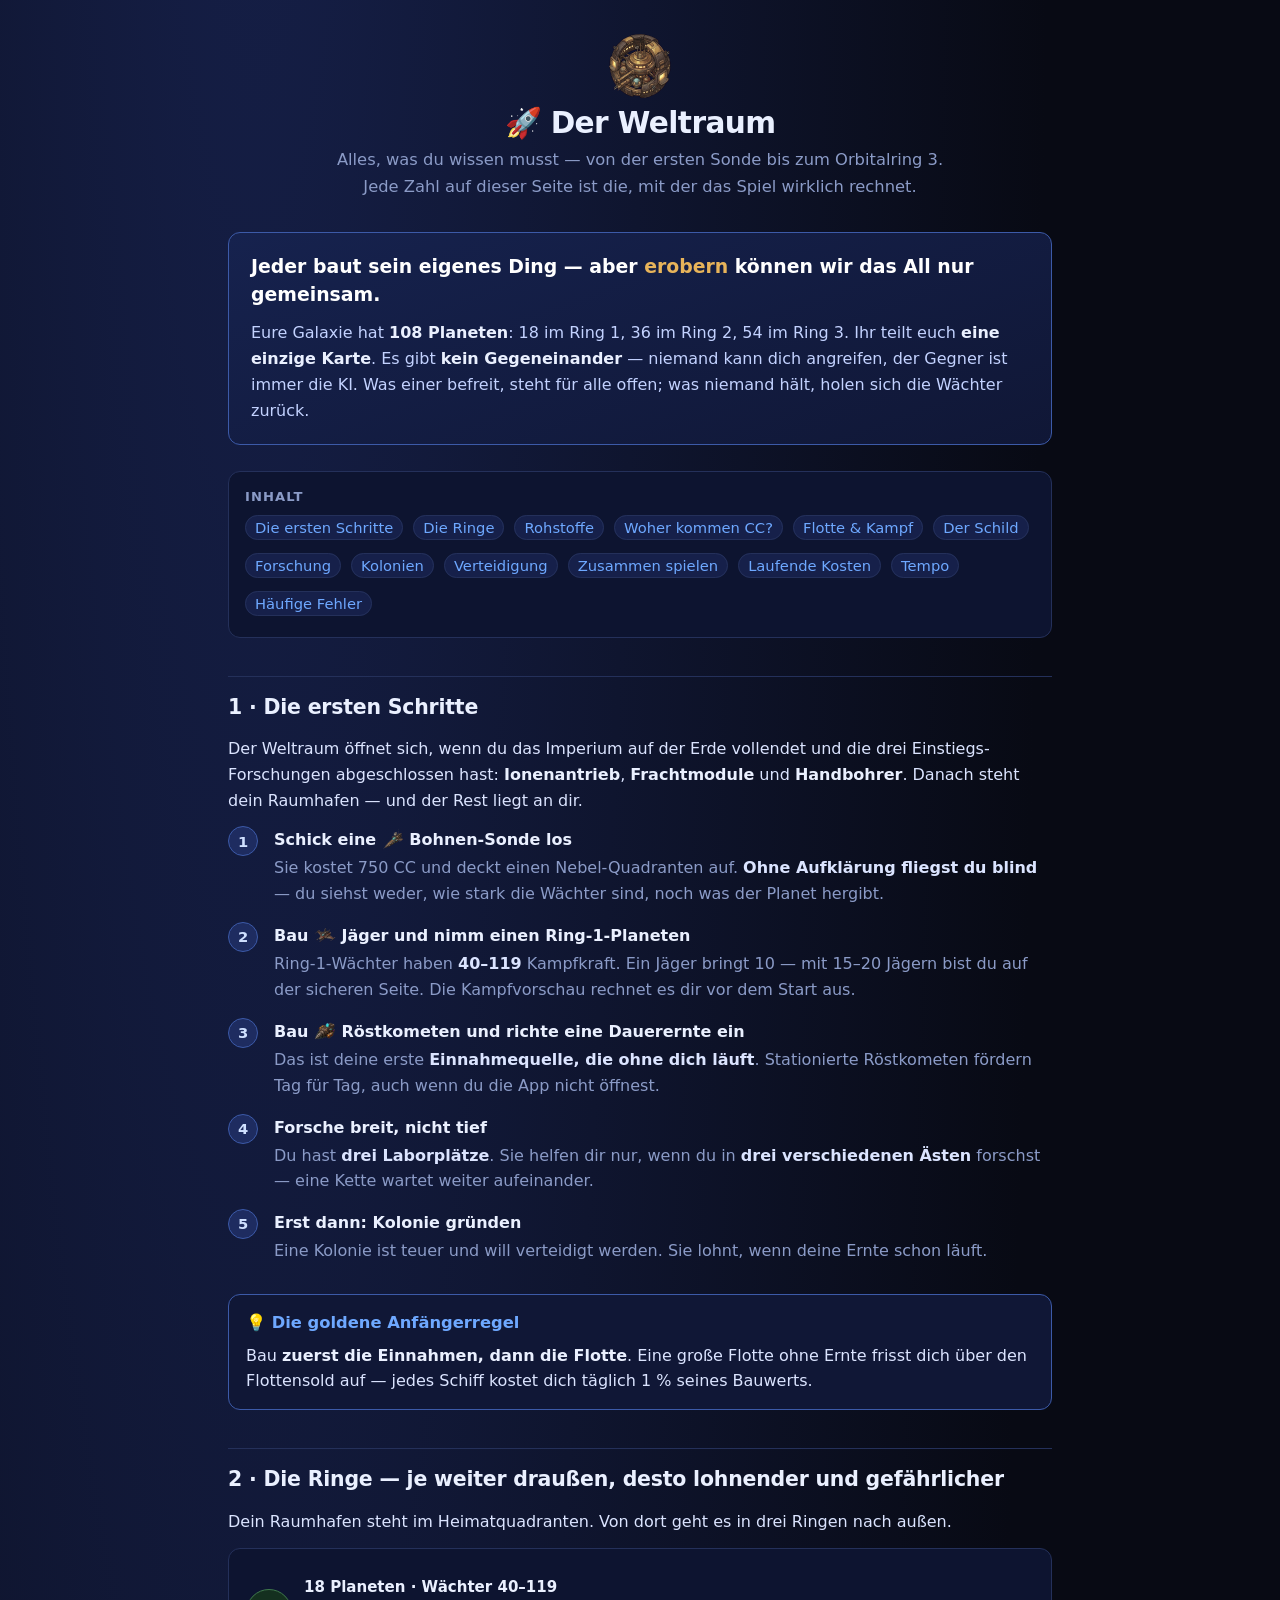
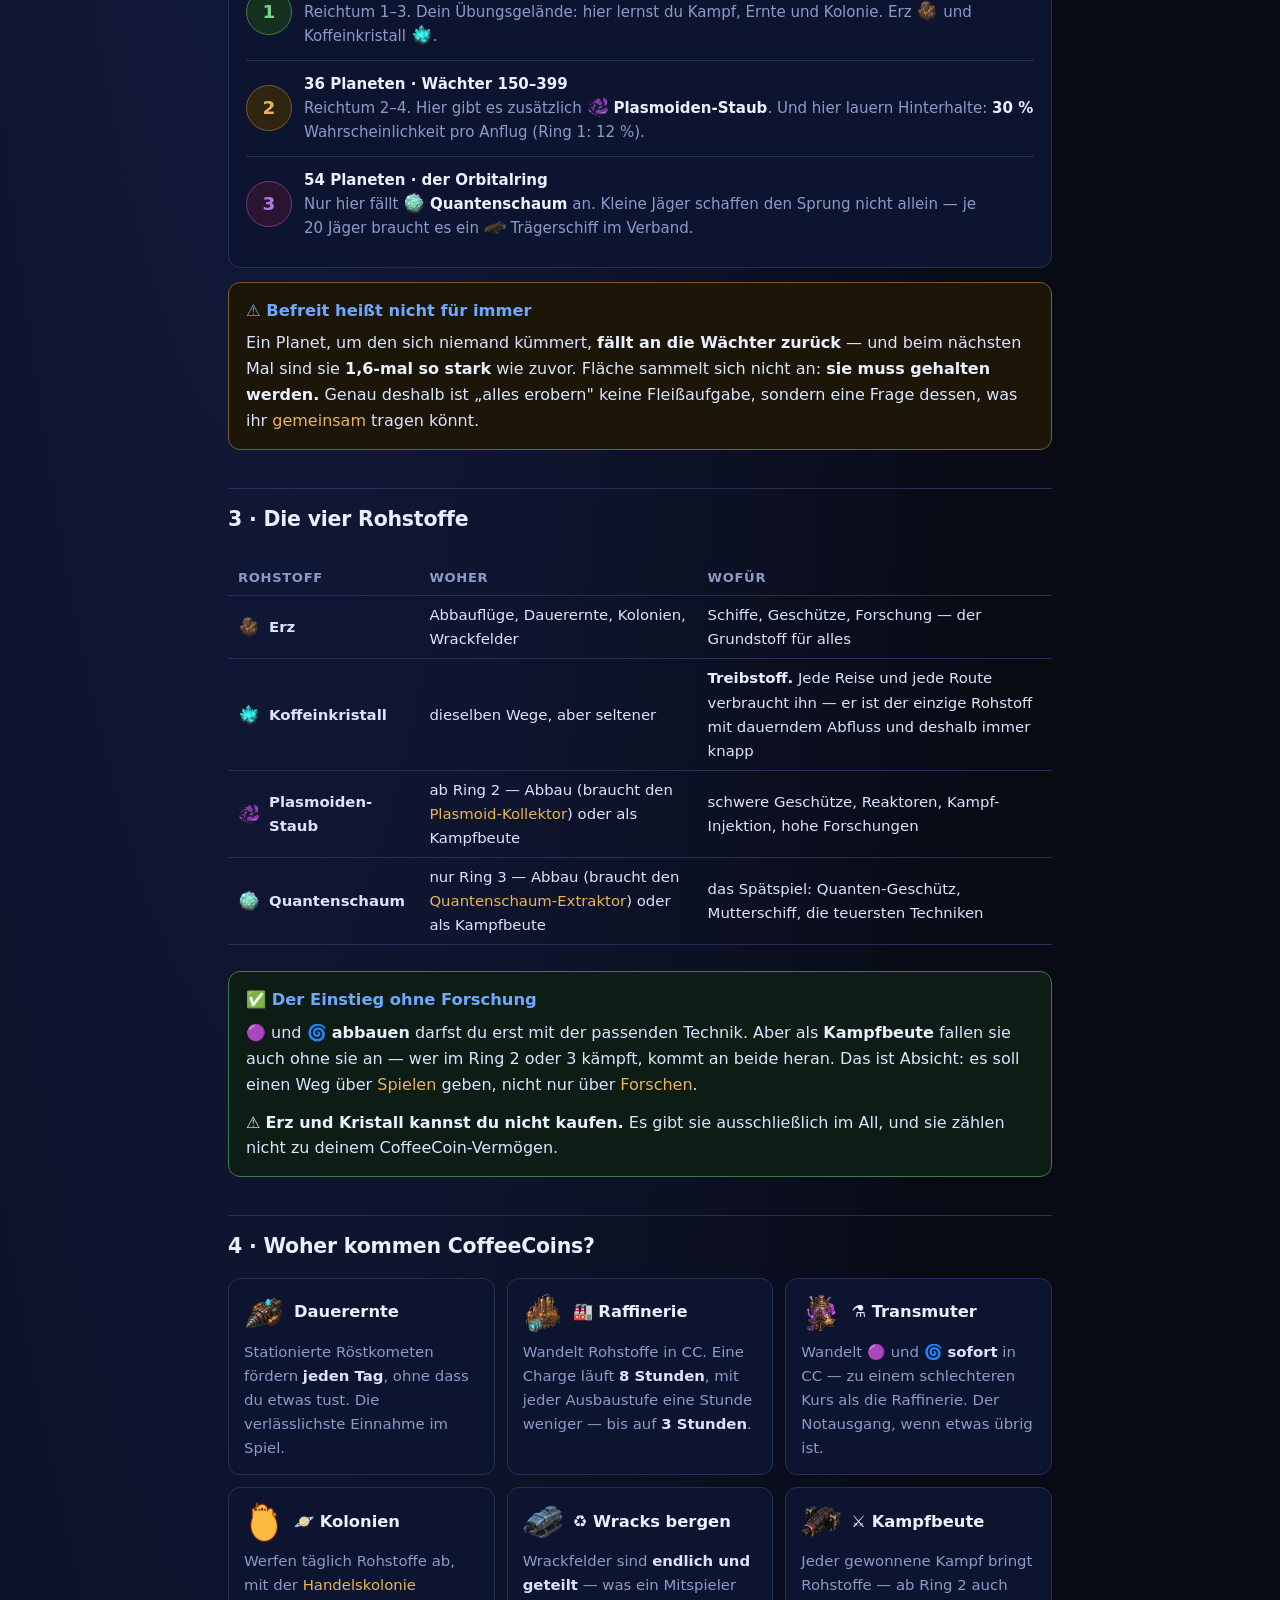
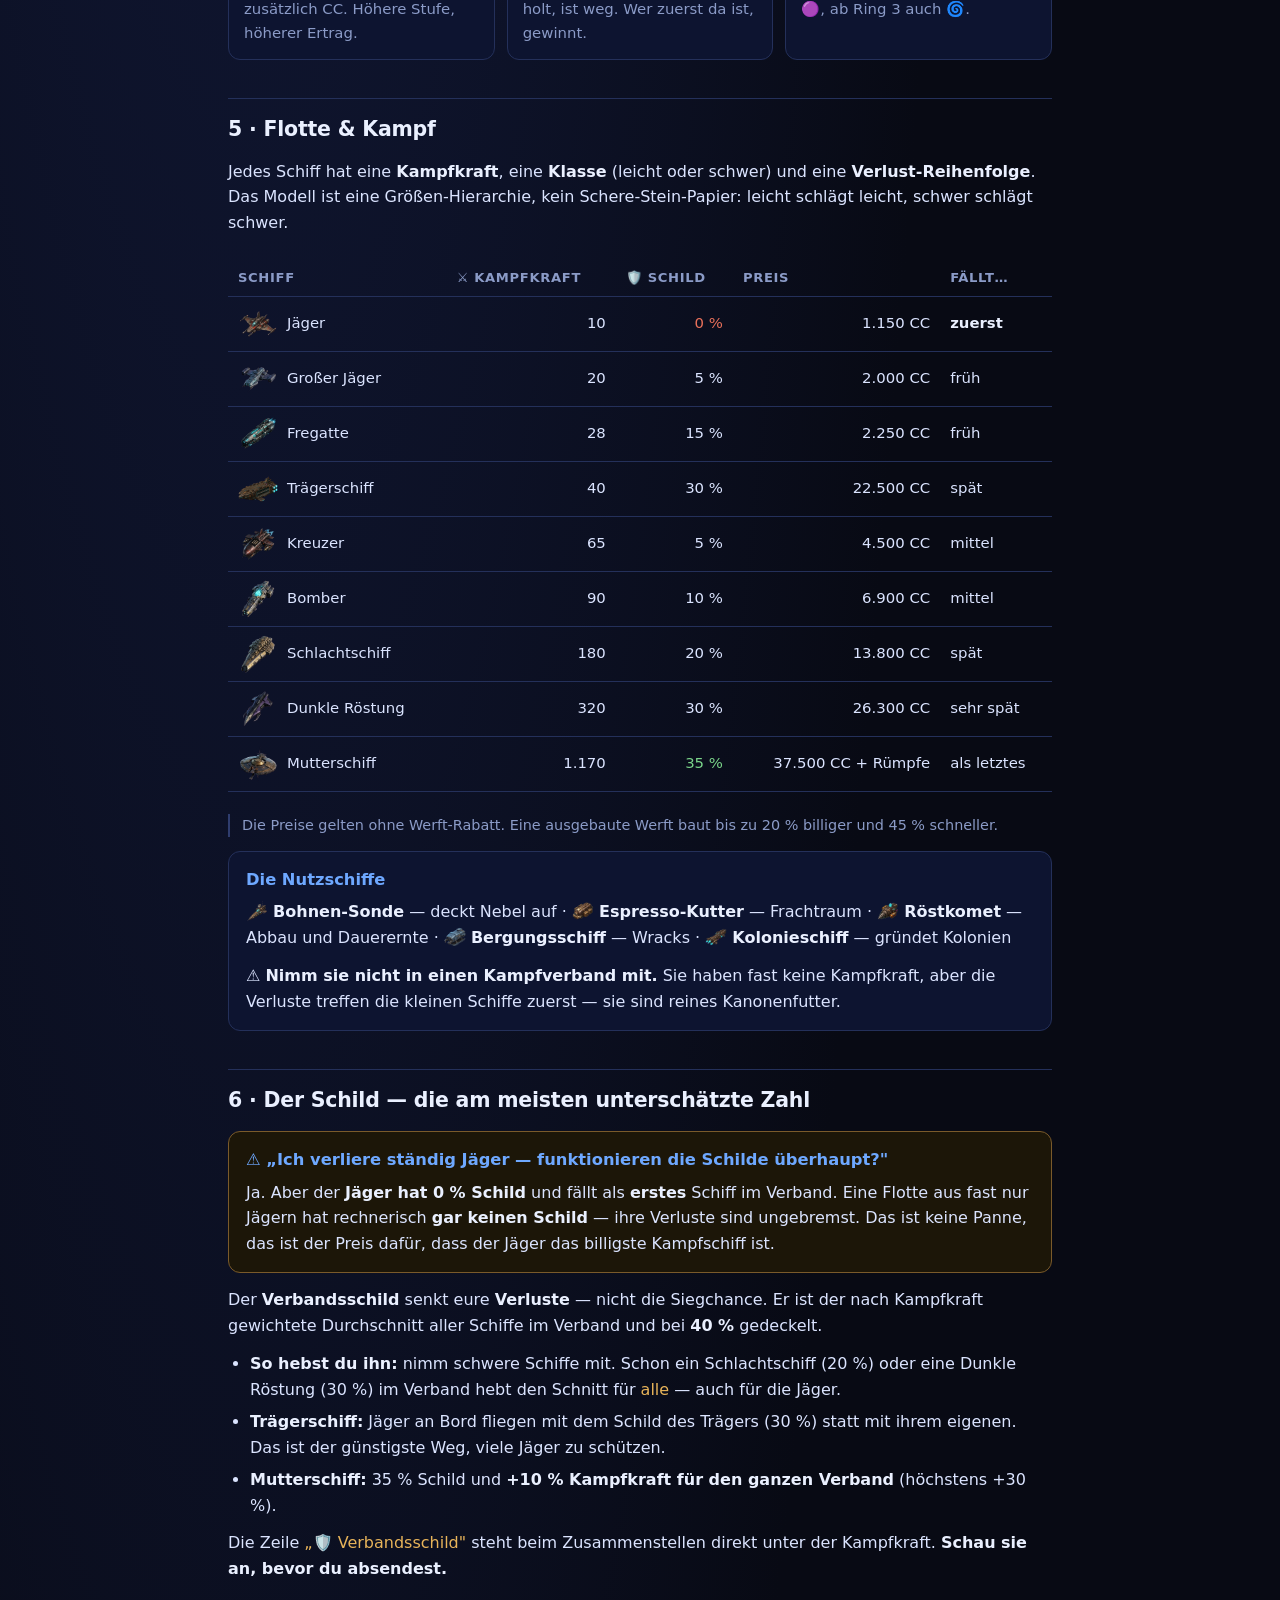
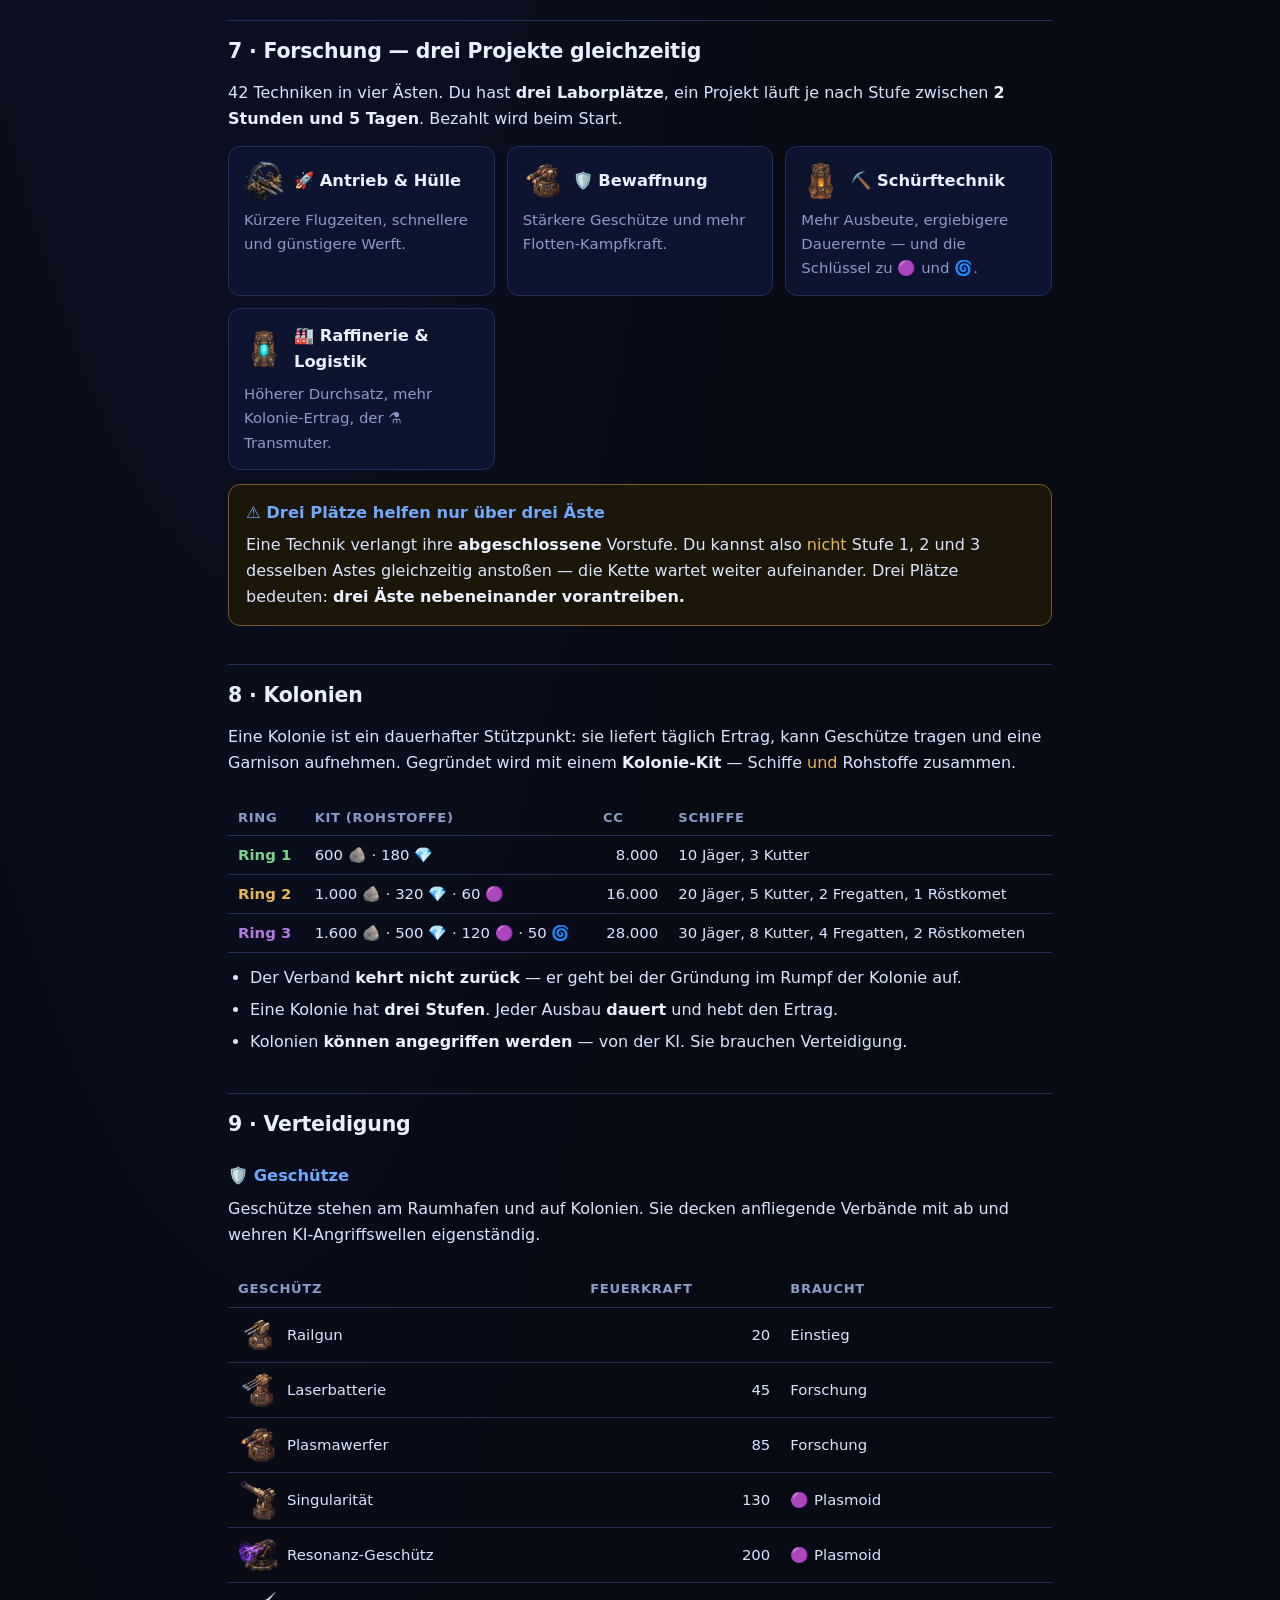
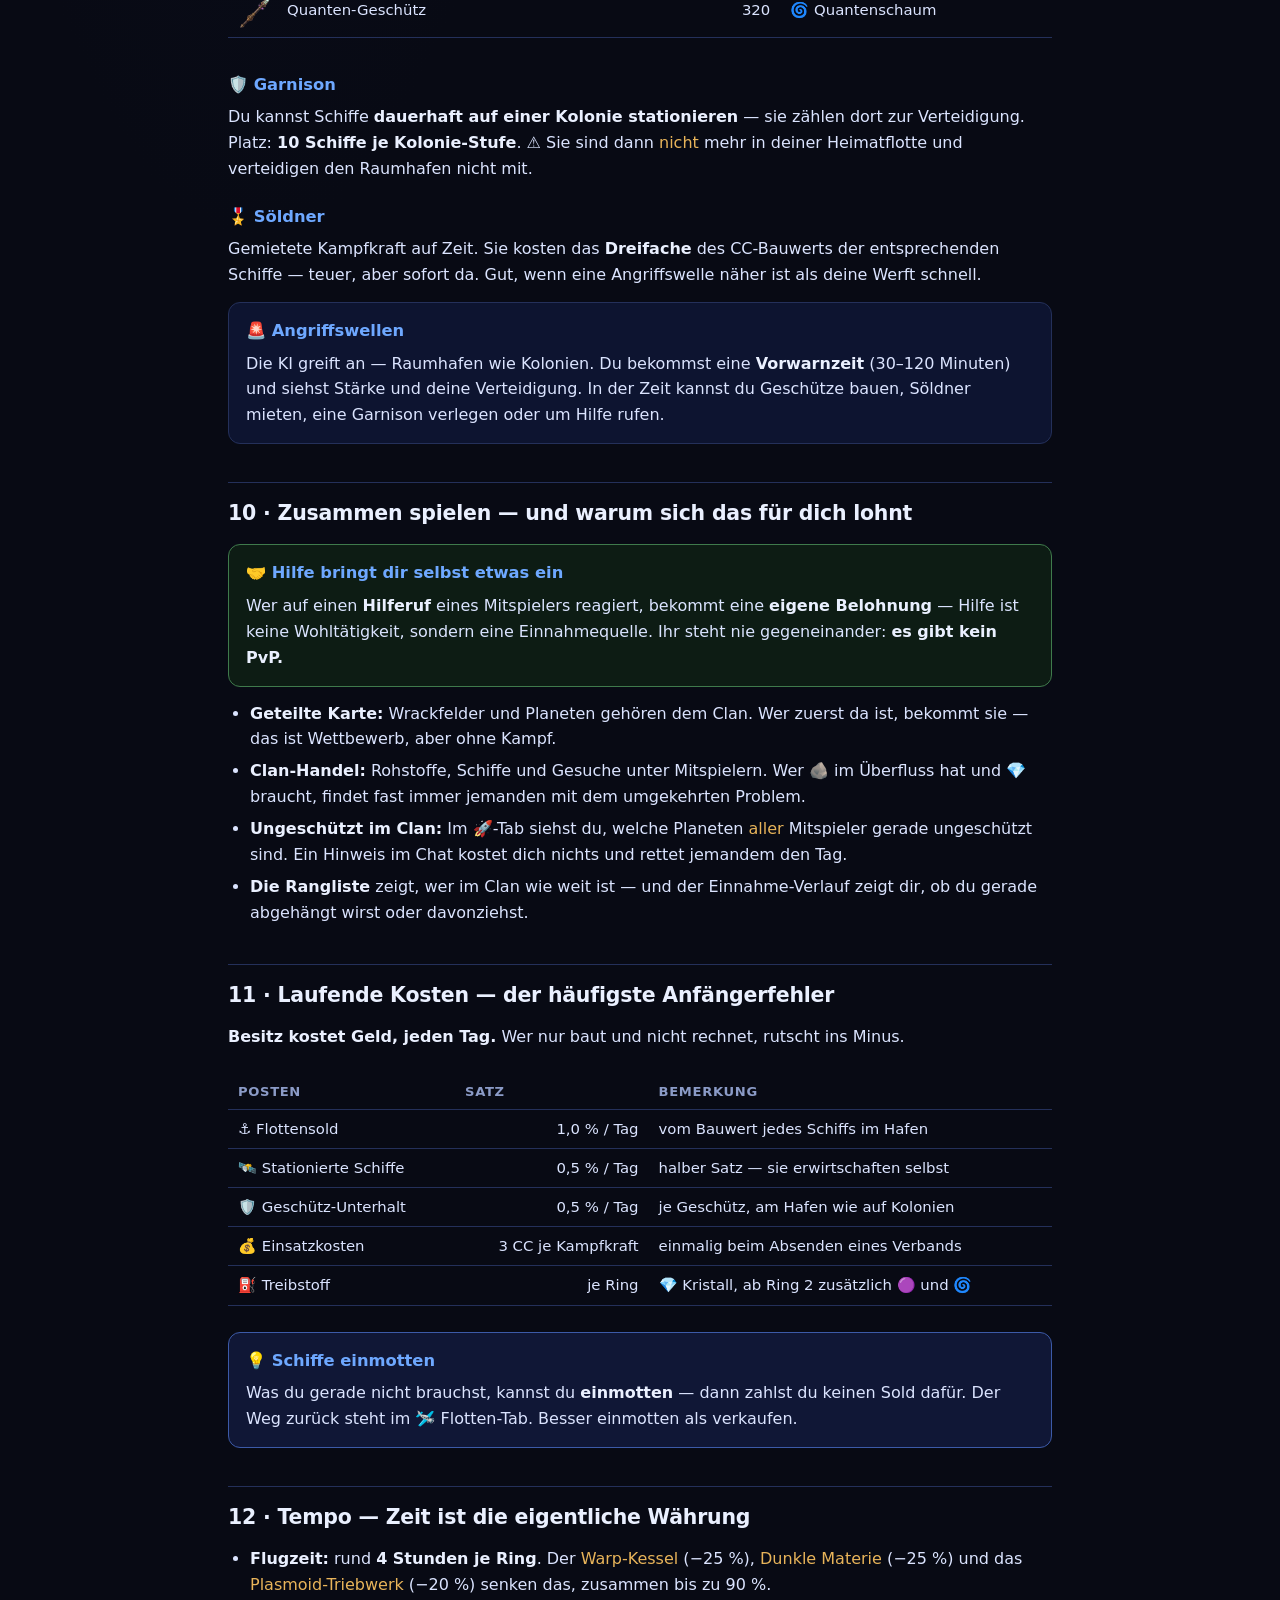
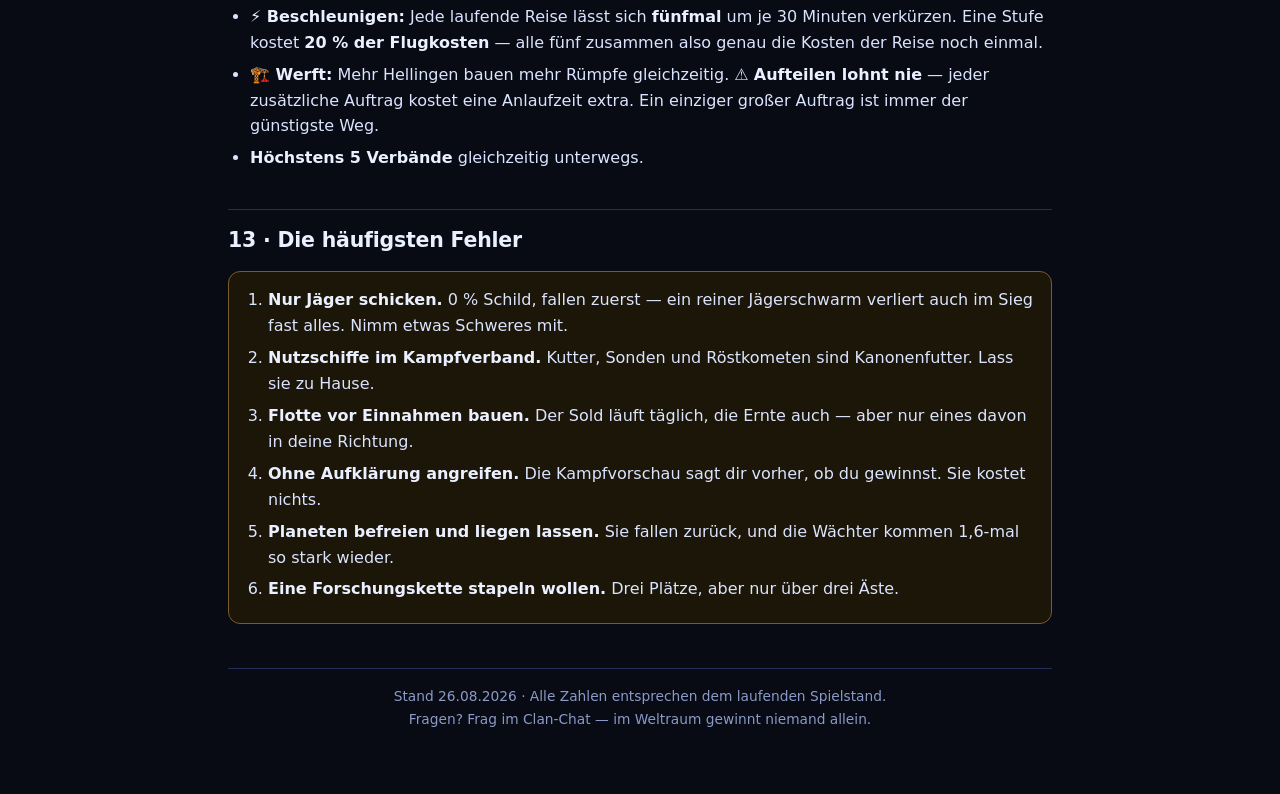
==== app/weltraum_regeln.html @ d40df5b3 "Add files via upload" ====
<!DOCTYPE html>
<html lang="de">
<head>
<meta charset="utf-8">
<meta name="viewport" content="width=device-width, initial-scale=1">
<title>🚀 Weltraum — Handbuch</title>
<!--
  Handbuch zum Weltraum-Endgame. Eigenständige Seite, bewusst OHNE Abhängigkeit zu
  style.css/weltraum.css: sie wird auch aus einem Popup und aus dem Chat heraus geöffnet
  und muss auch dann vollständig aussehen, wenn die App gerade nicht geladen ist.
  ⚠️ ALLE ZAHLEN HIER SIND SPIEGEL DES CODES (Stand 2026-08-26, nach 27am).
     Ändert sich eine Regel, gehört diese Seite in die Liste der mitzusuchenden Stellen —
     ein Regeltext, der beim Ändern der Regel nicht mitgesucht wird, altert still weiter
     (die 27u-Lehre, dort stand ein Satz drei Regeländerungen lang falsch).
     Quellen: js/weltraum.js (SPACE_SHIPS, SPACE_TECH, WR_*), migration 26u/27ac/27ai/27ak.
-->
<style>
:root{
  --bg:#080a14; --bg2:#0d1430; --bg3:#111a3c;
  --line:#24305a; --line2:#2f3d6e;
  --text:#dbe4ff; --sub:#8b9bc7; --head:#eaf0ff;
  --blue:#6ea8ff; --green:#7ad48a; --amber:#e8b45a; --red:#e8705a; --violet:#b07ae0;
  --radius:12px;
}
*,*::before,*::after{box-sizing:border-box;margin:0;padding:0}
body{
  background:radial-gradient(ellipse at 20% -10%,#16204a 0%,#080a14 55%) no-repeat,#080a14;
  color:var(--text);font-family:'Inter',system-ui,-apple-system,'Segoe UI',sans-serif;
  font-size:16px;line-height:1.62;padding:0 0 64px;-webkit-text-size-adjust:100%;
}
.wrap{max-width:860px;margin:0 auto;padding:0 18px}
h1{font-size:1.85rem;line-height:1.2;color:var(--head);margin:0 0 6px;letter-spacing:-.02em}
h2{font-size:1.28rem;color:var(--head);margin:38px 0 12px;padding-top:14px;border-top:1px solid var(--line);letter-spacing:-.01em}
h3{font-size:1.02rem;color:var(--blue);margin:22px 0 6px}
p{margin:0 0 12px}
ul,ol{margin:0 0 12px 22px}
li{margin:0 0 6px}
strong{color:var(--head)}
em{font-style:normal;color:var(--amber)}
code{background:#141d40;border:1px solid var(--line);border-radius:5px;padding:1px 5px;font-size:.88em}

header{padding:34px 0 8px;text-align:center}
.lead{color:var(--sub);font-size:1.02rem;max-width:620px;margin:0 auto}

.ziel{
  margin:24px 0 8px;padding:20px 22px;border-radius:var(--radius);
  border:1px solid #3c5aa8;background:linear-gradient(160deg,#16224e,#101736);
}
.ziel .satz{font-size:1.18rem;line-height:1.45;color:#fff;font-weight:600}
.ziel p:last-child{margin-bottom:0}

nav.toc{margin:26px 0 8px;padding:14px 16px;border:1px solid var(--line);border-radius:var(--radius);background:var(--bg2)}
nav.toc b{display:block;color:var(--sub);font-size:.82rem;text-transform:uppercase;letter-spacing:.08em;margin-bottom:8px}
nav.toc ol{margin:0;padding:0;list-style:none;display:flex;flex-wrap:wrap;gap:6px 10px}
nav.toc a{color:var(--blue);text-decoration:none;font-size:.92rem;padding:3px 9px;border-radius:20px;background:#16204a;border:1px solid var(--line)}
nav.toc a:hover{background:#1e2c60;color:#fff}

.card{margin:14px 0;padding:15px 17px;border:1px solid var(--line);border-radius:var(--radius);background:var(--bg2)}
.card.warn{border-color:#7a5a2a;background:#1c1608}
.card.good{border-color:#3f7a4c;background:#0d1c14}
.card.tip{border-color:#3c5aa8;background:#101736}
.card h3{margin-top:0}
.card p:last-child,.card ul:last-child{margin-bottom:0}

table{width:100%;border-collapse:collapse;margin:12px 0;font-size:.93rem}
.scroll{overflow-x:auto;-webkit-overflow-scrolling:touch}
th,td{padding:7px 10px;border-bottom:1px solid var(--line);text-align:left;vertical-align:middle}
th{color:var(--sub);font-weight:600;font-size:.82rem;text-transform:uppercase;letter-spacing:.05em;white-space:nowrap}
td.n{text-align:right;white-space:nowrap;font-variant-numeric:tabular-nums}
tbody tr:hover{background:#111a3c}

img.ic{width:22px;height:22px;object-fit:contain;vertical-align:-5px}
img.sh{width:40px;height:40px;object-fit:contain;vertical-align:middle}
img.big{width:64px;height:64px;object-fit:contain}
.namecell{display:flex;align-items:center;gap:9px}

.grid{display:grid;grid-template-columns:repeat(auto-fit,minmax(230px,1fr));gap:12px;margin:14px 0}
.tile{padding:14px 15px;border:1px solid var(--line);border-radius:var(--radius);background:var(--bg2)}
.tile .top{display:flex;align-items:center;gap:10px;margin-bottom:7px}
.tile .top b{color:var(--head);font-size:1.02rem}
.tile p{font-size:.93rem;color:var(--sub);margin:0}
.tile p strong{color:var(--text)}

.steps{counter-reset:s;list-style:none;margin:14px 0 0;padding:0}
.steps li{counter-increment:s;position:relative;padding:0 0 16px 46px;margin:0}
.steps li::before{
  content:counter(s);position:absolute;left:0;top:-1px;width:30px;height:30px;border-radius:50%;
  background:#1e2c60;border:1px solid #3c5aa8;color:#cfe0ff;font-weight:700;font-size:.92rem;
  display:flex;align-items:center;justify-content:center;
}
.steps li b{color:var(--head);display:block;margin-bottom:2px}
.steps li{color:var(--sub)}
.steps li strong{color:var(--text)}

.ring{display:flex;align-items:center;gap:12px;padding:11px 0;border-bottom:1px solid var(--line)}
.ring:last-child{border-bottom:none}
.ring .no{flex:0 0 46px;height:46px;border-radius:50%;display:flex;align-items:center;justify-content:center;font-weight:700;font-size:1.15rem}
.r1 .no{background:#14301f;border:1px solid #3f7a4c;color:var(--green)}
.r2 .no{background:#2e2410;border:1px solid #7a5a2a;color:var(--amber)}
.r3 .no{background:#2a1430;border:1px solid #6b3a8a;color:var(--violet)}
.ring div:last-child{font-size:.94rem;color:var(--sub)}
.ring b{color:var(--head)}

.q{color:var(--sub);font-size:.9rem;border-left:2px solid var(--line2);padding-left:12px;margin:10px 0}
footer{margin-top:44px;padding-top:16px;border-top:1px solid var(--line);color:var(--sub);font-size:.86rem;text-align:center}
a{color:var(--blue)}
@media (max-width:600px){
  body{font-size:15px}
  h1{font-size:1.5rem}
  .wrap{padding:0 14px}
  img.sh{width:32px;height:32px}
}
</style>
</head>
<body>
<div class="wrap">

<header>
  <img class="big" src="assets/space/base_3.png" alt="" onerror="this.style.display='none'">
  <h1>🚀 Der Weltraum</h1>
  <p class="lead">Alles, was du wissen musst — von der ersten Sonde bis zum Orbitalring&nbsp;3.
     Jede Zahl auf dieser Seite ist die, mit der das Spiel wirklich rechnet.</p>
</header>

<div class="ziel">
  <p class="satz">Jeder baut sein eigenes Ding — aber <em>erobern</em> können wir das All nur gemeinsam.</p>
  <p style="margin-top:10px;color:#c3d2ff">
    Eure Galaxie hat <strong>108 Planeten</strong>: 18 im Ring&nbsp;1, 36 im Ring&nbsp;2, 54 im Ring&nbsp;3.
    Ihr teilt euch <strong>eine einzige Karte</strong>. Es gibt <strong>kein Gegeneinander</strong> —
    niemand kann dich angreifen, der Gegner ist immer die KI. Was einer befreit, steht für alle offen;
    was niemand hält, holen sich die Wächter zurück.
  </p>
</div>

<nav class="toc">
  <b>Inhalt</b>
  <ol>
    <li><a href="#start">Die ersten Schritte</a></li>
    <li><a href="#ringe">Die Ringe</a></li>
    <li><a href="#rohstoffe">Rohstoffe</a></li>
    <li><a href="#geld">Woher kommen CC?</a></li>
    <li><a href="#flotte">Flotte &amp; Kampf</a></li>
    <li><a href="#schild">Der Schild</a></li>
    <li><a href="#forschung">Forschung</a></li>
    <li><a href="#kolonien">Kolonien</a></li>
    <li><a href="#verteidigung">Verteidigung</a></li>
    <li><a href="#zusammen">Zusammen spielen</a></li>
    <li><a href="#kosten">Laufende Kosten</a></li>
    <li><a href="#tempo">Tempo</a></li>
    <li><a href="#fehler">Häufige Fehler</a></li>
  </ol>
</nav>

<!-- ══════════════════════════════════════════════════════════════════════ -->
<h2 id="start">1 · Die ersten Schritte</h2>

<p>Der Weltraum öffnet sich, wenn du das Imperium auf der Erde vollendet und die drei
Einstiegs-Forschungen abgeschlossen hast: <strong>Ionenantrieb</strong>,
<strong>Frachtmodule</strong> und <strong>Handbohrer</strong>. Danach steht dein
Raumhafen — und der Rest liegt an dir.</p>

<ol class="steps">
  <li><b>Schick eine <img class="ic" src="assets/space/ship_spaeher.png" alt="" onerror="this.remove()"> Bohnen-Sonde los</b>
      Sie kostet 750&nbsp;CC und deckt einen Nebel-Quadranten auf. <strong>Ohne Aufklärung fliegst du blind</strong> —
      du siehst weder, wie stark die Wächter sind, noch was der Planet hergibt.</li>
  <li><b>Bau <img class="ic" src="assets/space/ship_jaeger.png" alt="" onerror="this.remove()"> Jäger und nimm einen Ring‑1‑Planeten</b>
      Ring‑1‑Wächter haben <strong>40–119</strong> Kampfkraft. Ein Jäger bringt 10 —
      mit 15–20&nbsp;Jägern bist du auf der sicheren Seite. Die Kampfvorschau rechnet es dir vor dem Start aus.</li>
  <li><b>Bau <img class="ic" src="assets/space/ship_ernter.png" alt="" onerror="this.remove()"> Röstkometen und richte eine Dauerernte ein</b>
      Das ist deine erste <strong>Einnahmequelle, die ohne dich läuft</strong>. Stationierte Röstkometen
      fördern Tag für Tag, auch wenn du die App nicht öffnest.</li>
  <li><b>Forsche breit, nicht tief</b>
      Du hast <strong>drei Laborplätze</strong>. Sie helfen dir nur, wenn du in
      <strong>drei verschiedenen Ästen</strong> forschst — eine Kette wartet weiter aufeinander.</li>
  <li><b>Erst dann: Kolonie gründen</b>
      Eine Kolonie ist teuer und will verteidigt werden. Sie lohnt, wenn deine Ernte schon läuft.</li>
</ol>

<div class="card tip">
  <h3>💡 Die goldene Anfängerregel</h3>
  <p>Bau <strong>zuerst die Einnahmen, dann die Flotte</strong>. Eine große Flotte ohne Ernte
  frisst dich über den Flottensold auf — jedes Schiff kostet dich täglich 1&nbsp;% seines Bauwerts.</p>
</div>

<!-- ══════════════════════════════════════════════════════════════════════ -->
<h2 id="ringe">2 · Die Ringe — je weiter draußen, desto lohnender und gefährlicher</h2>

<p>Dein Raumhafen steht im Heimatquadranten. Von dort geht es in drei Ringen nach außen.</p>

<div class="card">
  <div class="ring r1">
    <div class="no">1</div>
    <div><b>18 Planeten · Wächter 40–119</b><br>
      Reichtum 1–3. Dein Übungsgelände: hier lernst du Kampf, Ernte und Kolonie.
      Erz <img class="ic" src="assets/space/res_erz.png" alt="" onerror="this.remove()"> und
      Koffeinkristall <img class="ic" src="assets/space/res_kristall.png" alt="" onerror="this.remove()">.</div>
  </div>
  <div class="ring r2">
    <div class="no">2</div>
    <div><b>36 Planeten · Wächter 150–399</b><br>
      Reichtum 2–4. Hier gibt es zusätzlich <img class="ic" src="assets/space/res_plasmoid.png" alt="" onerror="this.remove()">
      <strong>Plasmoiden-Staub</strong>. Und hier lauern Hinterhalte:
      <strong>30&nbsp;%</strong> Wahrscheinlichkeit pro Anflug (Ring&nbsp;1: 12&nbsp;%).</div>
  </div>
  <div class="ring r3">
    <div class="no">3</div>
    <div><b>54 Planeten · der Orbitalring</b><br>
      Nur hier fällt <img class="ic" src="assets/space/res_quantum.png" alt="" onerror="this.remove()">
      <strong>Quantenschaum</strong> an. Kleine Jäger schaffen den Sprung nicht allein —
      je 20&nbsp;Jäger braucht es ein <img class="ic" src="assets/space/ship_traeger.png" alt="" onerror="this.remove()">
      Trägerschiff im Verband.</div>
  </div>
</div>

<div class="card warn">
  <h3>⚠️ Befreit heißt nicht für immer</h3>
  <p>Ein Planet, um den sich niemand kümmert, <strong>fällt an die Wächter zurück</strong> —
  und beim nächsten Mal sind sie <strong>1,6-mal so stark</strong> wie zuvor. Fläche sammelt sich
  nicht an: <strong>sie muss gehalten werden.</strong> Genau deshalb ist „alles erobern" keine
  Fleißaufgabe, sondern eine Frage dessen, was ihr <em>gemeinsam</em> tragen könnt.</p>
</div>

<!-- ══════════════════════════════════════════════════════════════════════ -->
<h2 id="rohstoffe">3 · Die vier Rohstoffe</h2>

<div class="scroll">
<table>
  <thead><tr><th>Rohstoff</th><th>Woher</th><th>Wofür</th></tr></thead>
  <tbody>
    <tr>
      <td><div class="namecell"><img class="ic" src="assets/space/res_erz.png" alt="" onerror="this.remove()"><b>Erz</b></div></td>
      <td>Abbauflüge, Dauerernte, Kolonien, Wrackfelder</td>
      <td>Schiffe, Geschütze, Forschung — der Grundstoff für alles</td>
    </tr>
    <tr>
      <td><div class="namecell"><img class="ic" src="assets/space/res_kristall.png" alt="" onerror="this.remove()"><b>Koffeinkristall</b></div></td>
      <td>dieselben Wege, aber seltener</td>
      <td><strong>Treibstoff.</strong> Jede Reise und jede Route verbraucht ihn — er ist der einzige
          Rohstoff mit dauerndem Abfluss und deshalb immer knapp</td>
    </tr>
    <tr>
      <td><div class="namecell"><img class="ic" src="assets/space/res_plasmoid.png" alt="" onerror="this.remove()"><b>Plasmoiden-Staub</b></div></td>
      <td>ab Ring&nbsp;2 — Abbau (braucht den <em>Plasmoid-Kollektor</em>) oder als Kampfbeute</td>
      <td>schwere Geschütze, Reaktoren, Kampf-Injektion, hohe Forschungen</td>
    </tr>
    <tr>
      <td><div class="namecell"><img class="ic" src="assets/space/res_quantum.png" alt="" onerror="this.remove()"><b>Quantenschaum</b></div></td>
      <td>nur Ring&nbsp;3 — Abbau (braucht den <em>Quantenschaum-Extraktor</em>) oder als Kampfbeute</td>
      <td>das Spätspiel: Quanten-Geschütz, Mutterschiff, die teuersten Techniken</td>
    </tr>
  </tbody>
</table>
</div>

<div class="card good">
  <h3>✅ Der Einstieg ohne Forschung</h3>
  <p>🟣 und 🌀 <strong>abbauen</strong> darfst du erst mit der passenden Technik. Aber als
  <strong>Kampfbeute</strong> fallen sie auch ohne sie an — wer im Ring&nbsp;2 oder 3 kämpft, kommt an
  beide heran. Das ist Absicht: es soll einen Weg über <em>Spielen</em> geben, nicht nur über <em>Forschen</em>.</p>
  <p>⚠️ <strong>Erz und Kristall kannst du nicht kaufen.</strong> Es gibt sie ausschließlich im All,
  und sie zählen nicht zu deinem CoffeeCoin-Vermögen.</p>
</div>

<!-- ══════════════════════════════════════════════════════════════════════ -->
<h2 id="geld">4 · Woher kommen CoffeeCoins?</h2>

<div class="grid">
  <div class="tile">
    <div class="top"><img class="sh" src="assets/space/ship_ernter.png" alt="" onerror="this.remove()"><b>Dauerernte</b></div>
    <p>Stationierte Röstkometen fördern <strong>jeden Tag</strong>, ohne dass du etwas tust.
       Die verlässlichste Einnahme im Spiel.</p>
  </div>
  <div class="tile">
    <div class="top"><img class="sh" src="assets/space/base_raffinerie.png" alt="" onerror="this.remove()"><b>🏭 Raffinerie</b></div>
    <p>Wandelt Rohstoffe in CC. Eine Charge läuft <strong>8&nbsp;Stunden</strong>, mit jeder
       Ausbaustufe eine Stunde weniger — bis auf <strong>3&nbsp;Stunden</strong>.</p>
  </div>
  <div class="tile">
    <div class="top"><img class="sh" src="assets/weltraum/wt7_transmuter.png" alt="" onerror="this.remove()"><b>⚗️ Transmuter</b></div>
    <p>Wandelt 🟣 und 🌀 <strong>sofort</strong> in CC — zu einem schlechteren Kurs als die
       Raffinerie. Der Notausgang, wenn etwas übrig ist.</p>
  </div>
  <div class="tile">
    <div class="top"><img class="sh" src="assets/space/ic_colony.png" alt="" onerror="this.remove()"><b>🪐 Kolonien</b></div>
    <p>Werfen täglich Rohstoffe ab, mit der <em>Handelskolonie</em> zusätzlich CC.
       Höhere Stufe, höherer Ertrag.</p>
  </div>
  <div class="tile">
    <div class="top"><img class="sh" src="assets/space/ship_berger.png" alt="" onerror="this.remove()"><b>♻️ Wracks bergen</b></div>
    <p>Wrackfelder sind <strong>endlich und geteilt</strong> — was ein Mitspieler holt, ist weg.
       Wer zuerst da ist, gewinnt.</p>
  </div>
  <div class="tile">
    <div class="top"><img class="sh" src="assets/space/foe_waechter.png" alt="" onerror="this.remove()"><b>⚔️ Kampfbeute</b></div>
    <p>Jeder gewonnene Kampf bringt Rohstoffe — ab Ring&nbsp;2 auch 🟣, ab Ring&nbsp;3 auch 🌀.</p>
  </div>
</div>

<!-- ══════════════════════════════════════════════════════════════════════ -->
<h2 id="flotte">5 · Flotte &amp; Kampf</h2>

<p>Jedes Schiff hat eine <strong>Kampfkraft</strong>, eine <strong>Klasse</strong> (leicht oder schwer)
und eine <strong>Verlust-Reihenfolge</strong>. Das Modell ist eine Größen-Hierarchie, kein
Schere-Stein-Papier: leicht schlägt leicht, schwer schlägt schwer.</p>

<div class="scroll">
<table>
  <thead><tr><th>Schiff</th><th class="n">⚔️ Kampfkraft</th><th class="n">🛡️ Schild</th><th class="n">Preis</th><th>Fällt…</th></tr></thead>
  <tbody>
    <tr><td><div class="namecell"><img class="sh" src="assets/space/ship_jaeger.png" alt="" onerror="this.remove()">Jäger</div></td><td class="n">10</td><td class="n" style="color:var(--red)">0 %</td><td class="n">1.150 CC</td><td style="color:var(--red)"><strong>zuerst</strong></td></tr>
    <tr><td><div class="namecell"><img class="sh" src="assets/space/ship_grossjaeger.png" alt="" onerror="this.remove()">Großer Jäger</div></td><td class="n">20</td><td class="n">5 %</td><td class="n">2.000 CC</td><td>früh</td></tr>
    <tr><td><div class="namecell"><img class="sh" src="assets/space/ship_fregatte.png" alt="" onerror="this.remove()">Fregatte</div></td><td class="n">28</td><td class="n">15 %</td><td class="n">2.250 CC</td><td>früh</td></tr>
    <tr><td><div class="namecell"><img class="sh" src="assets/space/ship_traeger.png" alt="" onerror="this.remove()">Trägerschiff</div></td><td class="n">40</td><td class="n">30 %</td><td class="n">22.500 CC</td><td>spät</td></tr>
    <tr><td><div class="namecell"><img class="sh" src="assets/space/ship_bomber.png" alt="" onerror="this.remove()">Kreuzer</div></td><td class="n">65</td><td class="n">5 %</td><td class="n">4.500 CC</td><td>mittel</td></tr>
    <tr><td><div class="namecell"><img class="sh" src="assets/space/ship_kreuzer.png" alt="" onerror="this.remove()">Bomber</div></td><td class="n">90</td><td class="n">10 %</td><td class="n">6.900 CC</td><td>mittel</td></tr>
    <tr><td><div class="namecell"><img class="sh" src="assets/space/ship_schlachtschiff.png" alt="" onerror="this.remove()">Schlachtschiff</div></td><td class="n">180</td><td class="n">20 %</td><td class="n">13.800 CC</td><td>spät</td></tr>
    <tr><td><div class="namecell"><img class="sh" src="assets/space/ship_dunkle_roestung.png" alt="" onerror="this.remove()">Dunkle Röstung</div></td><td class="n">320</td><td class="n">30 %</td><td class="n">26.300 CC</td><td>sehr spät</td></tr>
    <tr><td><div class="namecell"><img class="sh" src="assets/space/ship_mutterschiff.png" alt="" onerror="this.remove()">Mutterschiff</div></td><td class="n">1.170</td><td class="n" style="color:var(--green)">35 %</td><td class="n">37.500 CC + Rümpfe</td><td>als letztes</td></tr>
  </tbody>
</table>
</div>

<p class="q">Die Preise gelten ohne Werft-Rabatt. Eine ausgebaute Werft baut bis zu 20 % billiger
und 45 % schneller.</p>

<div class="card">
  <h3>Die Nutzschiffe</h3>
  <p>
  <img class="ic" src="assets/space/ship_spaeher.png" alt="" onerror="this.remove()"> <strong>Bohnen-Sonde</strong> — deckt Nebel auf ·
  <img class="ic" src="assets/space/ship_kutter.png" alt="" onerror="this.remove()"> <strong>Espresso-Kutter</strong> — Frachtraum ·
  <img class="ic" src="assets/space/ship_ernter.png" alt="" onerror="this.remove()"> <strong>Röstkomet</strong> — Abbau und Dauerernte ·
  <img class="ic" src="assets/space/ship_berger.png" alt="" onerror="this.remove()"> <strong>Bergungsschiff</strong> — Wracks ·
  <img class="ic" src="assets/space/ship_kolonie.png" alt="" onerror="this.remove()"> <strong>Kolonieschiff</strong> — gründet Kolonien
  </p>
  <p style="margin-top:8px">⚠️ <strong>Nimm sie nicht in einen Kampfverband mit.</strong> Sie haben fast keine
  Kampfkraft, aber die Verluste treffen die kleinen Schiffe zuerst — sie sind reines Kanonenfutter.</p>
</div>

<!-- ══════════════════════════════════════════════════════════════════════ -->
<h2 id="schild">6 · Der Schild — die am meisten unterschätzte Zahl</h2>

<div class="card warn">
  <h3>⚠️ „Ich verliere ständig Jäger — funktionieren die Schilde überhaupt?"</h3>
  <p>Ja. Aber der <strong>Jäger hat 0 % Schild</strong> und fällt als <strong>erstes</strong> Schiff im
  Verband. Eine Flotte aus fast nur Jägern hat rechnerisch <strong>gar keinen Schild</strong> —
  ihre Verluste sind ungebremst. Das ist keine Panne, das ist der Preis dafür, dass der Jäger
  das billigste Kampfschiff ist.</p>
</div>

<p>Der <strong>Verbandsschild</strong> senkt eure <strong>Verluste</strong> — nicht die Siegchance.
Er ist der nach Kampfkraft gewichtete Durchschnitt aller Schiffe im Verband und bei
<strong>40&nbsp;%</strong> gedeckelt.</p>

<ul>
  <li><strong>So hebst du ihn:</strong> nimm schwere Schiffe mit. Schon ein Schlachtschiff (20 %) oder
      eine Dunkle Röstung (30 %) im Verband hebt den Schnitt für <em>alle</em> — auch für die Jäger.</li>
  <li><strong>Trägerschiff:</strong> Jäger an Bord fliegen mit dem Schild des Trägers (30 %) statt mit
      ihrem eigenen. Das ist der günstigste Weg, viele Jäger zu schützen.</li>
  <li><strong>Mutterschiff:</strong> 35 % Schild und <strong>+10 % Kampfkraft für den ganzen Verband</strong>
      (höchstens +30 %).</li>
</ul>

<p>Die Zeile <em>„🛡️ Verbandsschild"</em> steht beim Zusammenstellen direkt unter der Kampfkraft.
<strong>Schau sie an, bevor du absendest.</strong></p>

<!-- ══════════════════════════════════════════════════════════════════════ -->
<h2 id="forschung">7 · Forschung — drei Projekte gleichzeitig</h2>

<p>42 Techniken in vier Ästen. Du hast <strong>drei Laborplätze</strong>, ein Projekt läuft je nach
Stufe zwischen <strong>2 Stunden und 5 Tagen</strong>. Bezahlt wird beim Start.</p>

<div class="grid">
  <div class="tile"><div class="top"><img class="sh" src="assets/space/base_werft_2.png" alt="" onerror="this.remove()"><b>🚀 Antrieb &amp; Hülle</b></div>
    <p>Kürzere Flugzeiten, schnellere und günstigere Werft.</p></div>
  <div class="tile"><div class="top"><img class="sh" src="assets/space/turret_plasma.png" alt="" onerror="this.remove()"><b>🛡️ Bewaffnung</b></div>
    <p>Stärkere Geschütze und mehr Flotten-Kampfkraft.</p></div>
  <div class="tile"><div class="top"><img class="sh" src="assets/space/base_erzraffinerie.png" alt="" onerror="this.remove()"><b>⛏️ Schürftechnik</b></div>
    <p>Mehr Ausbeute, ergiebigere Dauerernte — und die Schlüssel zu 🟣 und 🌀.</p></div>
  <div class="tile"><div class="top"><img class="sh" src="assets/space/base_kristallreactor.png" alt="" onerror="this.remove()"><b>🏭 Raffinerie &amp; Logistik</b></div>
    <p>Höherer Durchsatz, mehr Kolonie-Ertrag, der ⚗️ Transmuter.</p></div>
</div>

<div class="card warn">
  <h3>⚠️ Drei Plätze helfen nur über drei Äste</h3>
  <p>Eine Technik verlangt ihre <strong>abgeschlossene</strong> Vorstufe. Du kannst also
  <em>nicht</em> Stufe 1, 2 und 3 desselben Astes gleichzeitig anstoßen — die Kette wartet weiter
  aufeinander. Drei Plätze bedeuten: <strong>drei Äste nebeneinander vorantreiben.</strong></p>
</div>

<!-- ══════════════════════════════════════════════════════════════════════ -->
<h2 id="kolonien">8 · Kolonien</h2>

<p>Eine Kolonie ist ein dauerhafter Stützpunkt: sie liefert täglich Ertrag, kann Geschütze
tragen und eine Garnison aufnehmen. Gegründet wird mit einem <strong>Kolonie-Kit</strong> —
Schiffe <em>und</em> Rohstoffe zusammen.</p>

<div class="scroll">
<table>
  <thead><tr><th>Ring</th><th>Kit (Rohstoffe)</th><th class="n">CC</th><th>Schiffe</th></tr></thead>
  <tbody>
    <tr><td><b style="color:var(--green)">Ring 1</b></td><td>600 🪨 · 180 💎</td><td class="n">8.000</td><td>10 Jäger, 3 Kutter</td></tr>
    <tr><td><b style="color:var(--amber)">Ring 2</b></td><td>1.000 🪨 · 320 💎 · 60 🟣</td><td class="n">16.000</td><td>20 Jäger, 5 Kutter, 2 Fregatten, 1 Röstkomet</td></tr>
    <tr><td><b style="color:var(--violet)">Ring 3</b></td><td>1.600 🪨 · 500 💎 · 120 🟣 · 50 🌀</td><td class="n">28.000</td><td>30 Jäger, 8 Kutter, 4 Fregatten, 2 Röstkometen</td></tr>
  </tbody>
</table>
</div>

<ul>
  <li>Der Verband <strong>kehrt nicht zurück</strong> — er geht bei der Gründung im Rumpf der Kolonie auf.</li>
  <li>Eine Kolonie hat <strong>drei Stufen</strong>. Jeder Ausbau <strong>dauert</strong> und hebt den Ertrag.</li>
  <li>Kolonien <strong>können angegriffen werden</strong> — von der KI. Sie brauchen Verteidigung.</li>
</ul>

<!-- ══════════════════════════════════════════════════════════════════════ -->
<h2 id="verteidigung">9 · Verteidigung</h2>

<h3>🛡️ Geschütze</h3>
<p>Geschütze stehen am Raumhafen und auf Kolonien. Sie decken anfliegende Verbände mit ab
und wehren KI-Angriffswellen eigenständig.</p>

<div class="scroll">
<table>
  <thead><tr><th>Geschütz</th><th class="n">Feuerkraft</th><th>Braucht</th></tr></thead>
  <tbody>
    <tr><td><div class="namecell"><img class="sh" src="assets/space/turret_railgun.png" alt="" onerror="this.remove()">Railgun</div></td><td class="n">20</td><td>Einstieg</td></tr>
    <tr><td><div class="namecell"><img class="sh" src="assets/space/turret_laser.png" alt="" onerror="this.remove()">Laserbatterie</div></td><td class="n">45</td><td>Forschung</td></tr>
    <tr><td><div class="namecell"><img class="sh" src="assets/space/turret_plasma.png" alt="" onerror="this.remove()">Plasmawerfer</div></td><td class="n">85</td><td>Forschung</td></tr>
    <tr><td><div class="namecell"><img class="sh" src="assets/space/turret_singularity.png" alt="" onerror="this.remove()">Singularität</div></td><td class="n">130</td><td>🟣 Plasmoid</td></tr>
    <tr><td><div class="namecell"><img class="sh" src="assets/space/turret_resonanz.png" alt="" onerror="this.remove()">Resonanz-Geschütz</div></td><td class="n">200</td><td>🟣 Plasmoid</td></tr>
    <tr><td><div class="namecell"><img class="sh" src="assets/space/turret_quantenlanze.png" alt="" onerror="this.remove()">Quanten-Geschütz</div></td><td class="n">320</td><td>🌀 Quantenschaum</td></tr>
  </tbody>
</table>
</div>

<h3>🛡️ Garnison</h3>
<p>Du kannst Schiffe <strong>dauerhaft auf einer Kolonie stationieren</strong> — sie zählen dort zur
Verteidigung. Platz: <strong>10 Schiffe je Kolonie-Stufe</strong>.
⚠️ Sie sind dann <em>nicht</em> mehr in deiner Heimatflotte und verteidigen den Raumhafen nicht mit.</p>

<h3>🎖️ Söldner</h3>
<p>Gemietete Kampfkraft auf Zeit. Sie kosten das <strong>Dreifache</strong> des CC-Bauwerts der
entsprechenden Schiffe — teuer, aber sofort da. Gut, wenn eine Angriffswelle näher ist als
deine Werft schnell.</p>

<div class="card">
  <h3>🚨 Angriffswellen</h3>
  <p>Die KI greift an — Raumhafen wie Kolonien. Du bekommst eine <strong>Vorwarnzeit</strong>
  (30–120 Minuten) und siehst Stärke und deine Verteidigung. In der Zeit kannst du Geschütze bauen,
  Söldner mieten, eine Garnison verlegen oder um Hilfe rufen.</p>
</div>

<!-- ══════════════════════════════════════════════════════════════════════ -->
<h2 id="zusammen">10 · Zusammen spielen — und warum sich das für dich lohnt</h2>

<div class="card good">
  <h3>🤝 Hilfe bringt dir selbst etwas ein</h3>
  <p>Wer auf einen <strong>Hilferuf</strong> eines Mitspielers reagiert, bekommt eine
  <strong>eigene Belohnung</strong> — Hilfe ist keine Wohltätigkeit, sondern eine Einnahmequelle.
  Ihr steht nie gegeneinander: <strong>es gibt kein PvP.</strong></p>
</div>

<ul>
  <li><strong>Geteilte Karte:</strong> Wrackfelder und Planeten gehören dem Clan. Wer zuerst da ist,
      bekommt sie — das ist Wettbewerb, aber ohne Kampf.</li>
  <li><strong>Clan-Handel:</strong> Rohstoffe, Schiffe und Gesuche unter Mitspielern. Wer 🪨 im Überfluss
      hat und 💎 braucht, findet fast immer jemanden mit dem umgekehrten Problem.</li>
  <li><strong>Ungeschützt im Clan:</strong> Im 🚀-Tab siehst du, welche Planeten <em>aller</em> Mitspieler
      gerade ungeschützt sind. Ein Hinweis im Chat kostet dich nichts und rettet jemandem den Tag.</li>
  <li><strong>Die Rangliste</strong> zeigt, wer im Clan wie weit ist — und der Einnahme-Verlauf zeigt
      dir, ob du gerade abgehängt wirst oder davonziehst.</li>
</ul>

<!-- ══════════════════════════════════════════════════════════════════════ -->
<h2 id="kosten">11 · Laufende Kosten — der häufigste Anfängerfehler</h2>

<p><strong>Besitz kostet Geld, jeden Tag.</strong> Wer nur baut und nicht rechnet, rutscht ins Minus.</p>

<div class="scroll">
<table>
  <thead><tr><th>Posten</th><th class="n">Satz</th><th>Bemerkung</th></tr></thead>
  <tbody>
    <tr><td>⚓ Flottensold</td><td class="n">1,0 % / Tag</td><td>vom Bauwert jedes Schiffs im Hafen</td></tr>
    <tr><td>🛰️ Stationierte Schiffe</td><td class="n">0,5 % / Tag</td><td>halber Satz — sie erwirtschaften selbst</td></tr>
    <tr><td>🛡️ Geschütz-Unterhalt</td><td class="n">0,5 % / Tag</td><td>je Geschütz, am Hafen wie auf Kolonien</td></tr>
    <tr><td>💰 Einsatzkosten</td><td class="n">3 CC je Kampfkraft</td><td>einmalig beim Absenden eines Verbands</td></tr>
    <tr><td>⛽ Treibstoff</td><td class="n">je Ring</td><td>💎 Kristall, ab Ring 2 zusätzlich 🟣 und 🌀</td></tr>
  </tbody>
</table>
</div>

<div class="card tip">
  <h3>💡 Schiffe einmotten</h3>
  <p>Was du gerade nicht brauchst, kannst du <strong>einmotten</strong> — dann zahlst du keinen Sold
  dafür. Der Weg zurück steht im 🛩️ Flotten-Tab. Besser einmotten als verkaufen.</p>
</div>

<!-- ══════════════════════════════════════════════════════════════════════ -->
<h2 id="tempo">12 · Tempo — Zeit ist die eigentliche Währung</h2>

<ul>
  <li><strong>Flugzeit:</strong> rund <strong>4 Stunden je Ring</strong>. Der <em>Warp-Kessel</em> (−25 %),
      <em>Dunkle Materie</em> (−25 %) und das <em>Plasmoid-Triebwerk</em> (−20 %) senken das,
      zusammen bis zu 90 %.</li>
  <li><strong>⚡ Beschleunigen:</strong> Jede laufende Reise lässt sich <strong>fünfmal</strong> um je
      30 Minuten verkürzen. Eine Stufe kostet <strong>20 % der Flugkosten</strong> — alle fünf
      zusammen also genau die Kosten der Reise noch einmal.</li>
  <li><strong>🏗️ Werft:</strong> Mehr Hellingen bauen mehr Rümpfe gleichzeitig.
      ⚠️ <strong>Aufteilen lohnt nie</strong> — jeder zusätzliche Auftrag kostet eine Anlaufzeit extra.
      Ein einziger großer Auftrag ist immer der günstigste Weg.</li>
  <li><strong>Höchstens 5 Verbände</strong> gleichzeitig unterwegs.</li>
</ul>

<!-- ══════════════════════════════════════════════════════════════════════ -->
<h2 id="fehler">13 · Die häufigsten Fehler</h2>

<div class="card warn">
  <ol style="margin-bottom:0">
    <li><strong>Nur Jäger schicken.</strong> 0 % Schild, fallen zuerst — ein reiner Jägerschwarm
        verliert auch im Sieg fast alles. Nimm etwas Schweres mit.</li>
    <li><strong>Nutzschiffe im Kampfverband.</strong> Kutter, Sonden und Röstkometen sind Kanonenfutter.
        Lass sie zu Hause.</li>
    <li><strong>Flotte vor Einnahmen bauen.</strong> Der Sold läuft täglich, die Ernte auch —
        aber nur eines davon in deine Richtung.</li>
    <li><strong>Ohne Aufklärung angreifen.</strong> Die Kampfvorschau sagt dir vorher, ob du gewinnst.
        Sie kostet nichts.</li>
    <li><strong>Planeten befreien und liegen lassen.</strong> Sie fallen zurück, und die Wächter
        kommen 1,6-mal so stark wieder.</li>
    <li><strong>Eine Forschungskette stapeln wollen.</strong> Drei Plätze, aber nur über drei Äste.</li>
  </ol>
</div>

<footer>
  Stand 26.08.2026 · Alle Zahlen entsprechen dem laufenden Spielstand.<br>
  Fragen? Frag im Clan-Chat — im Weltraum gewinnt niemand allein.
</footer>

</div>
</body>
</html>
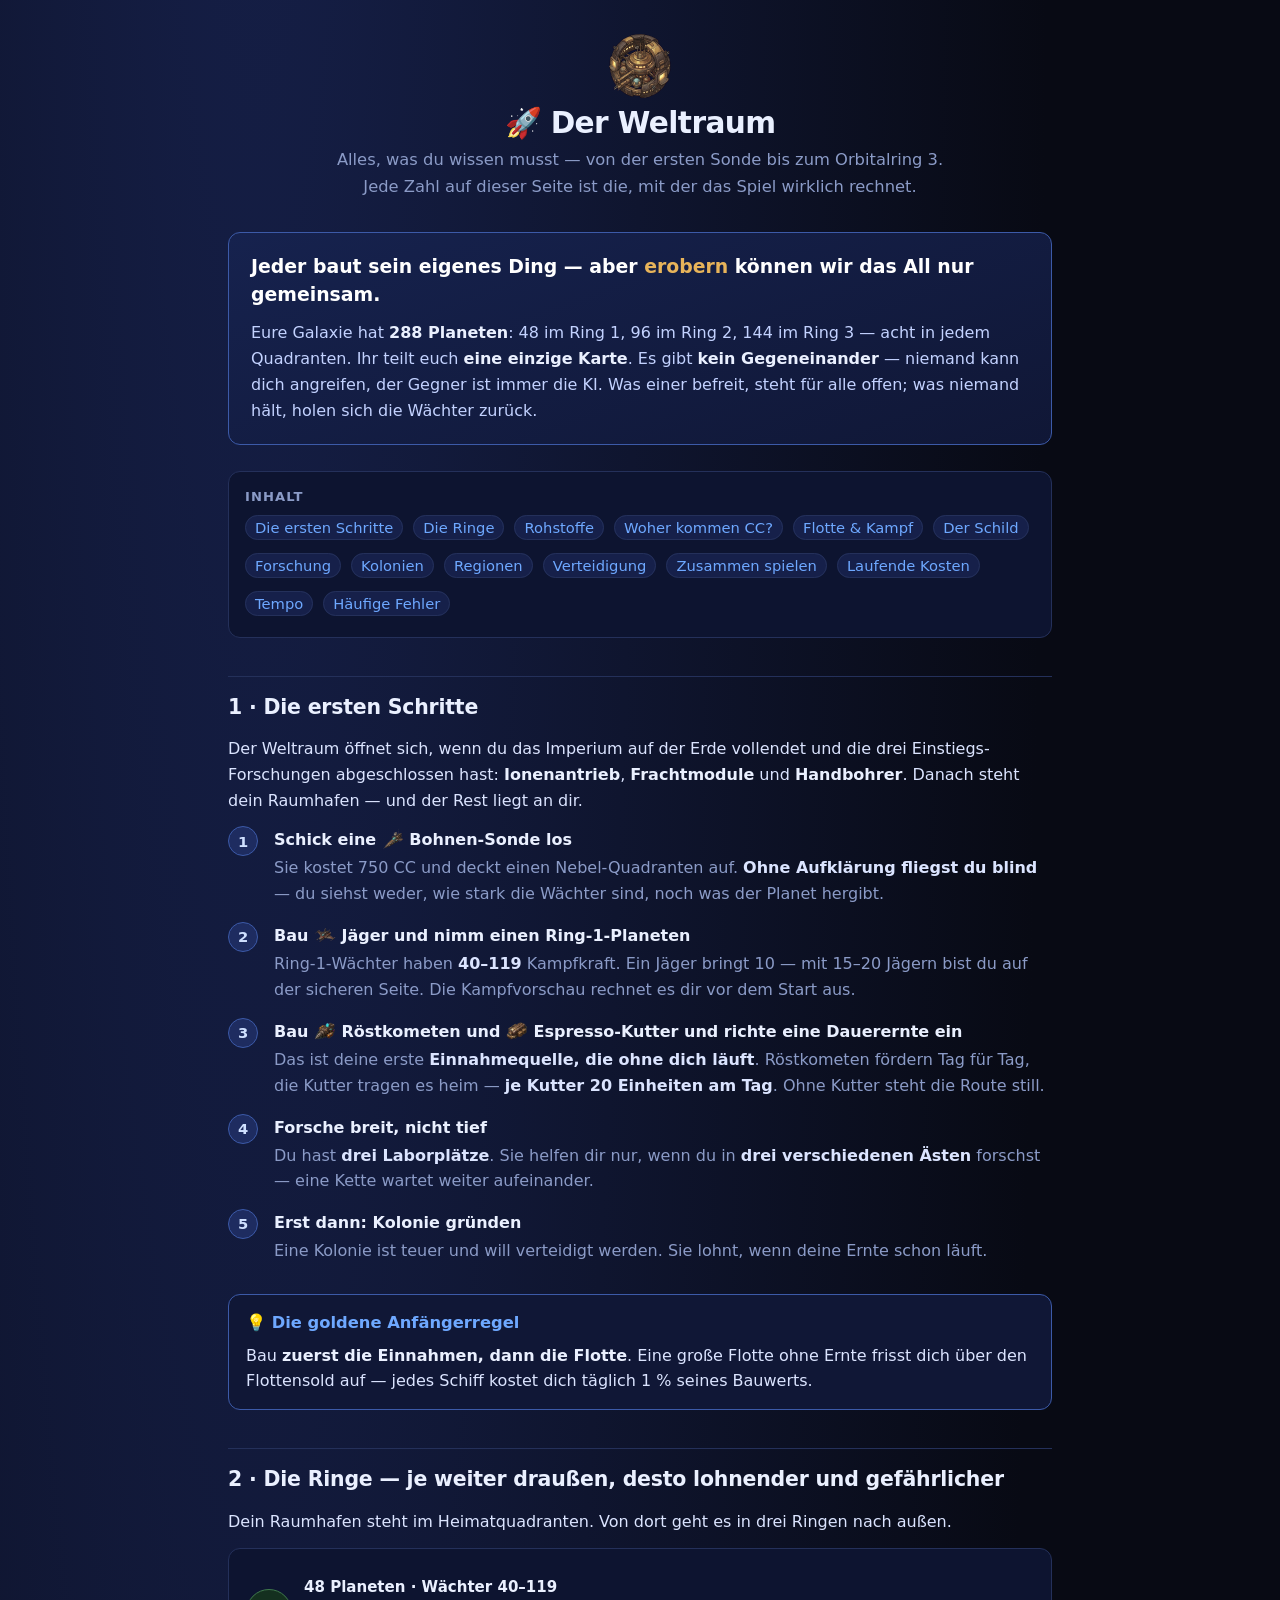
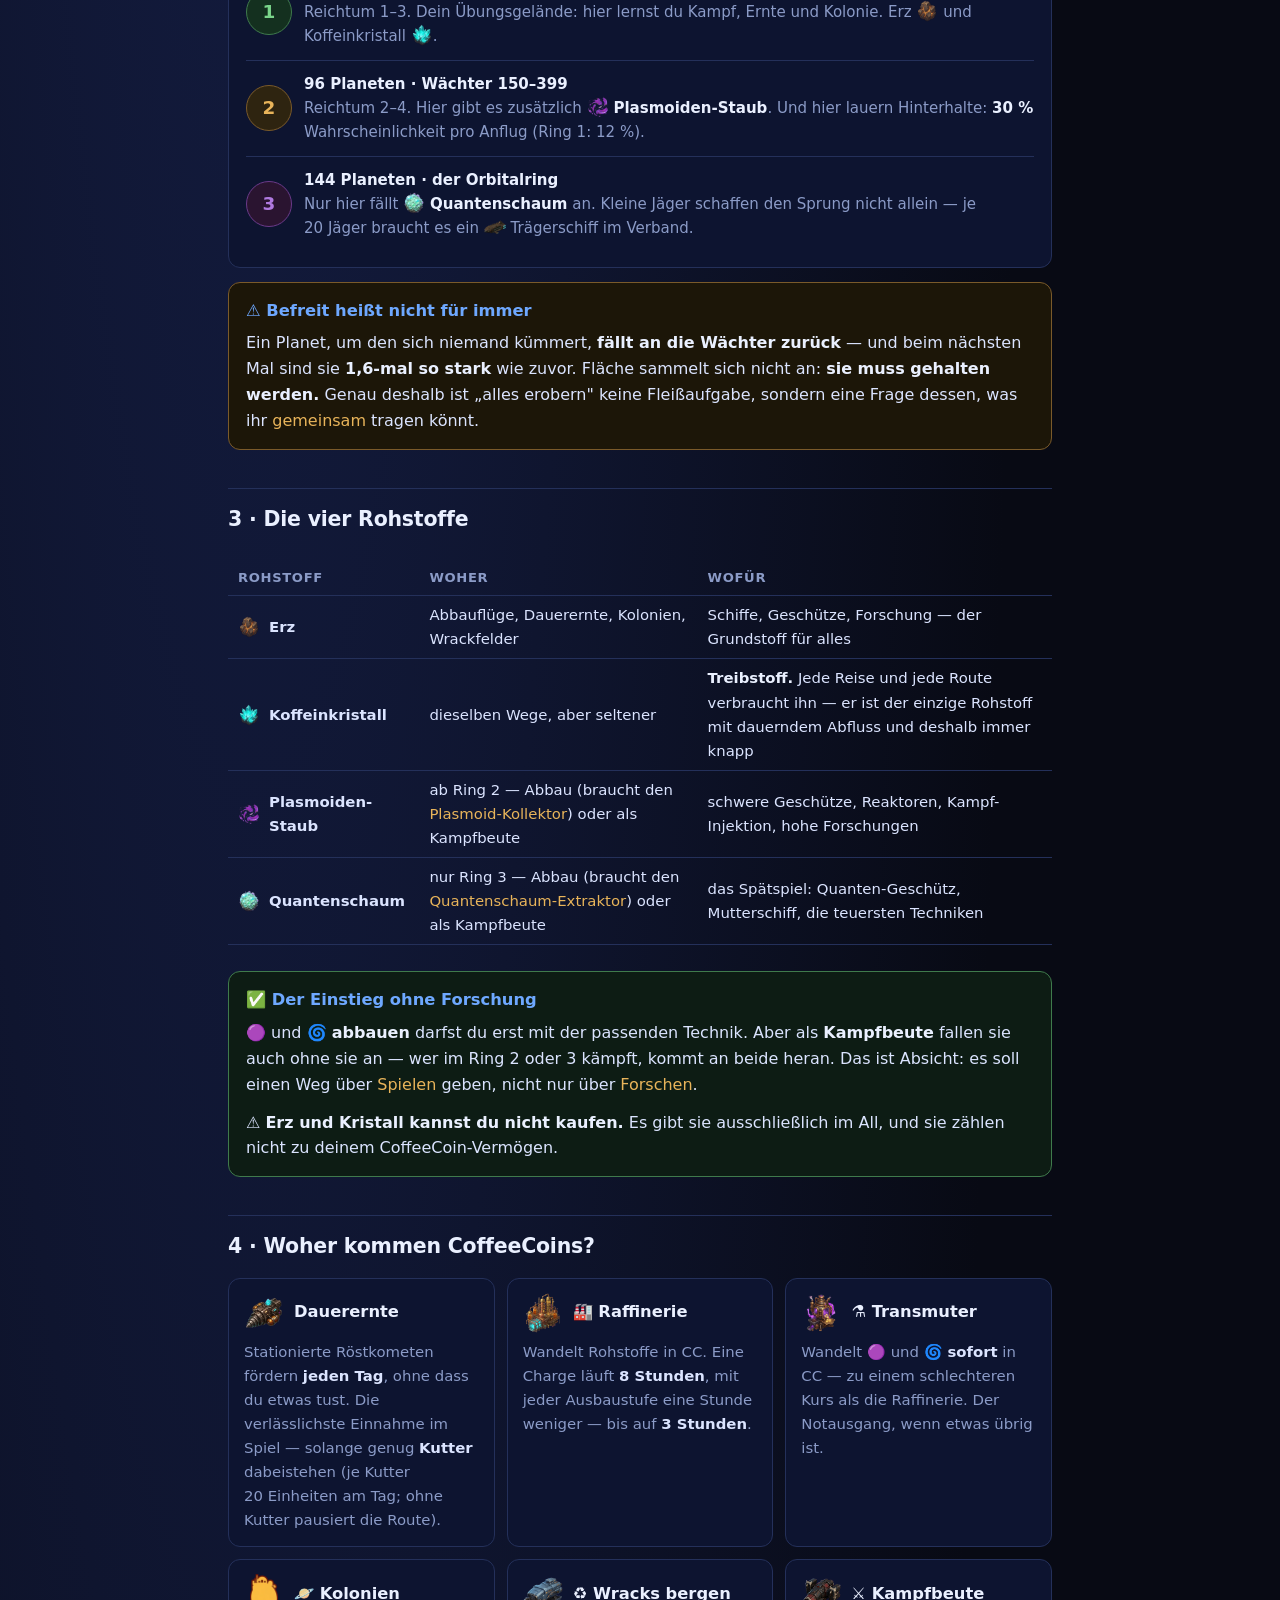
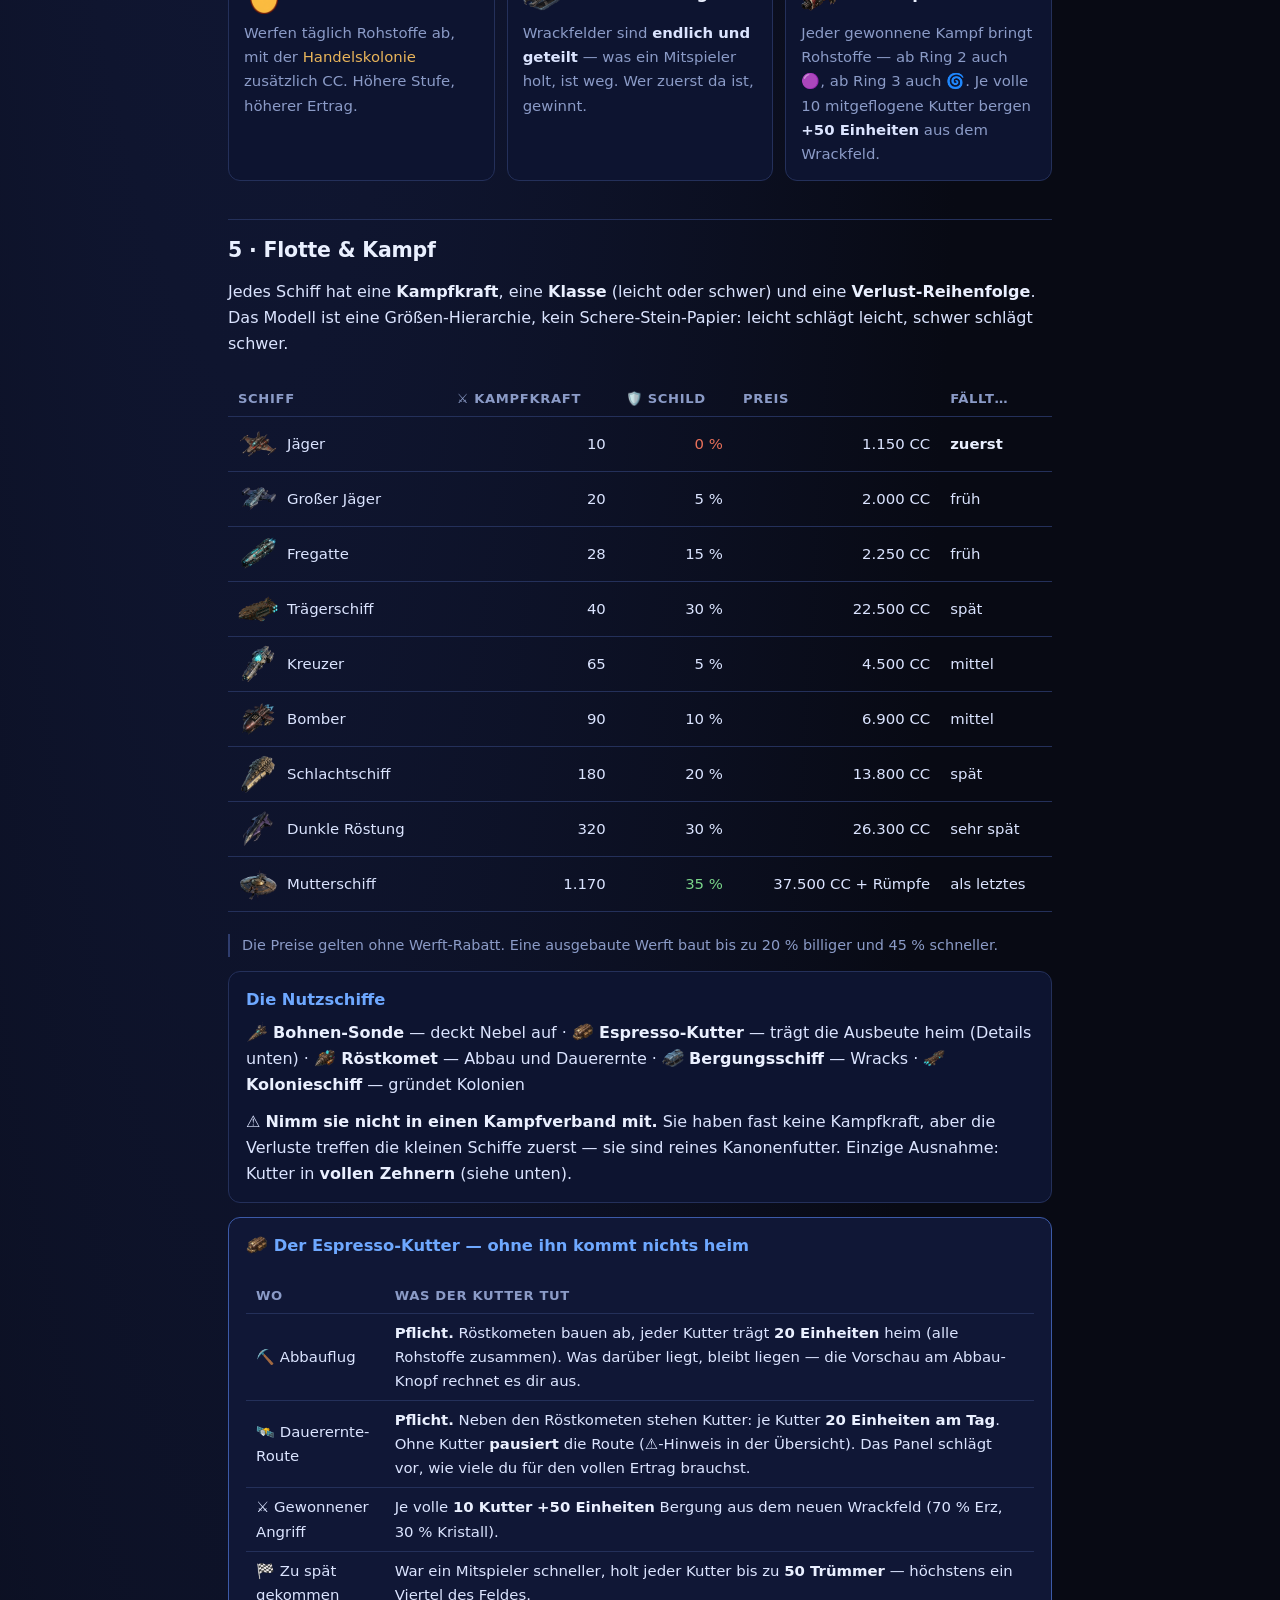
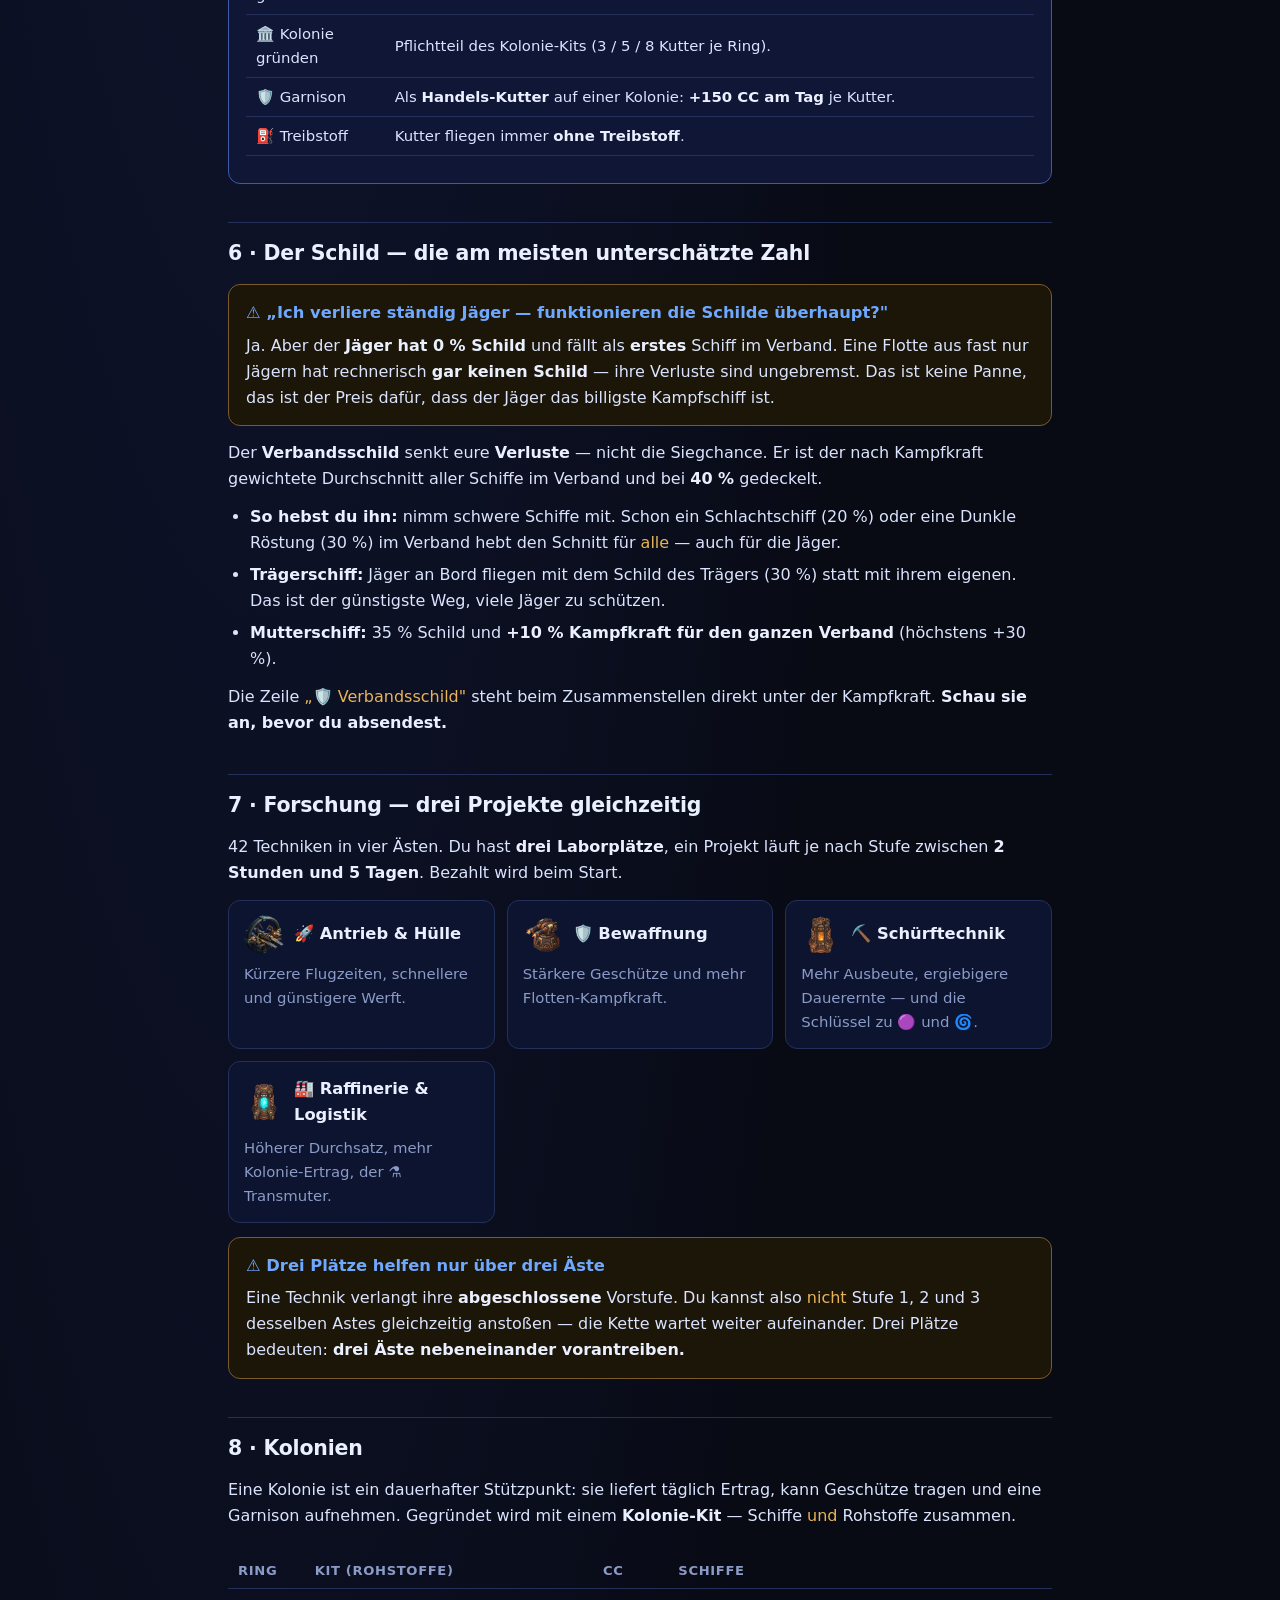
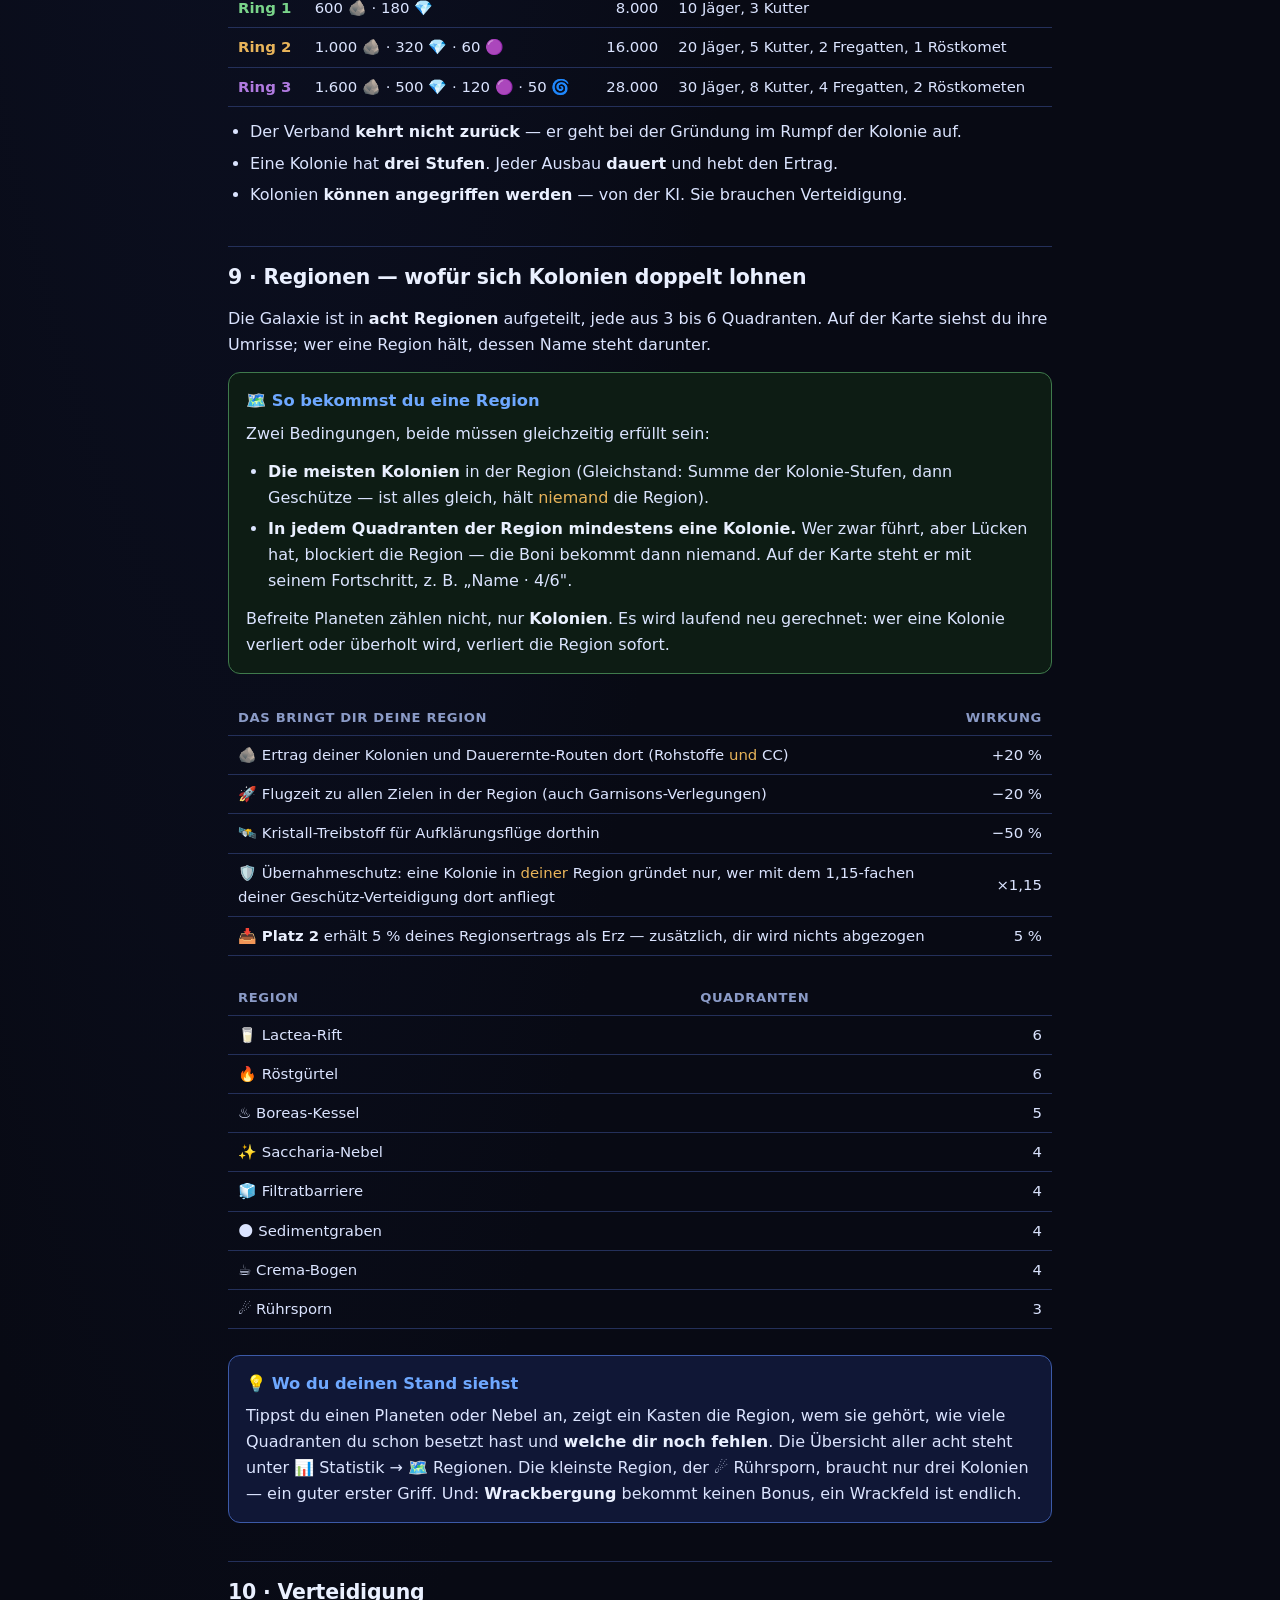
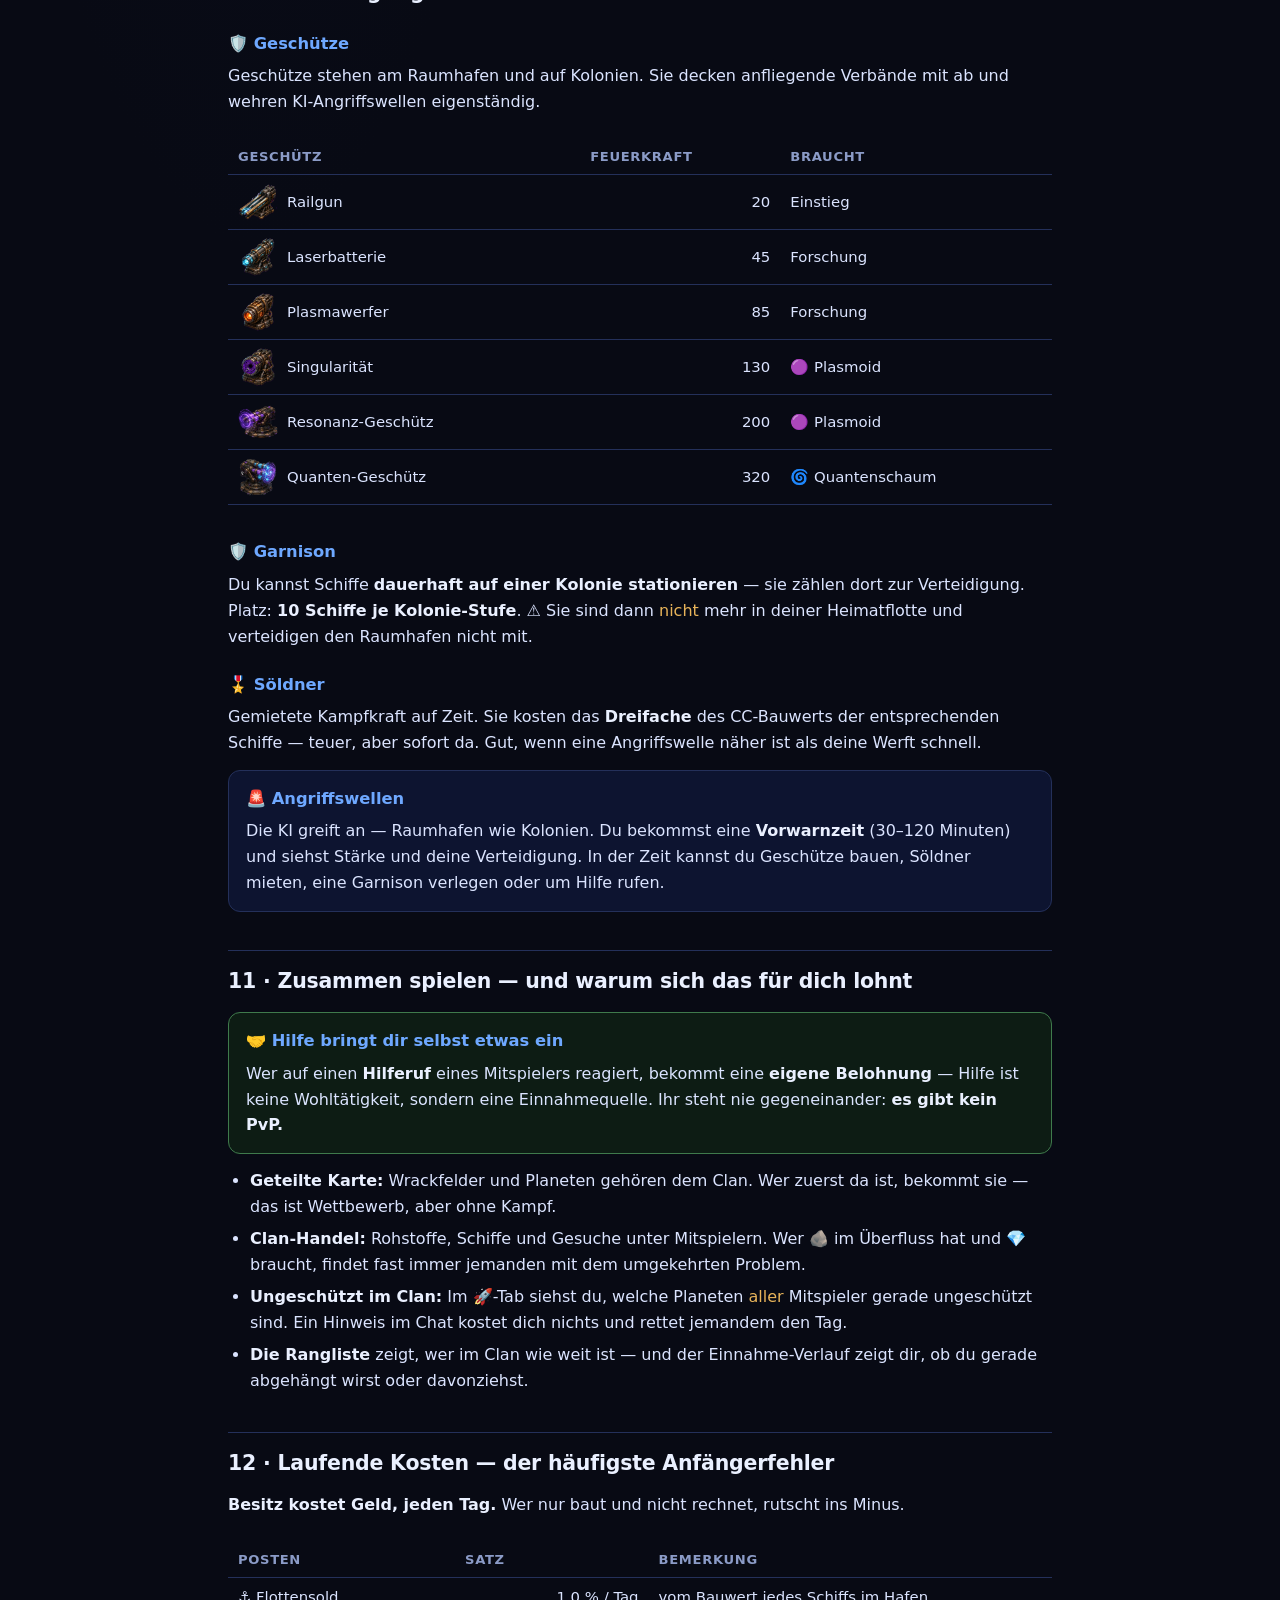
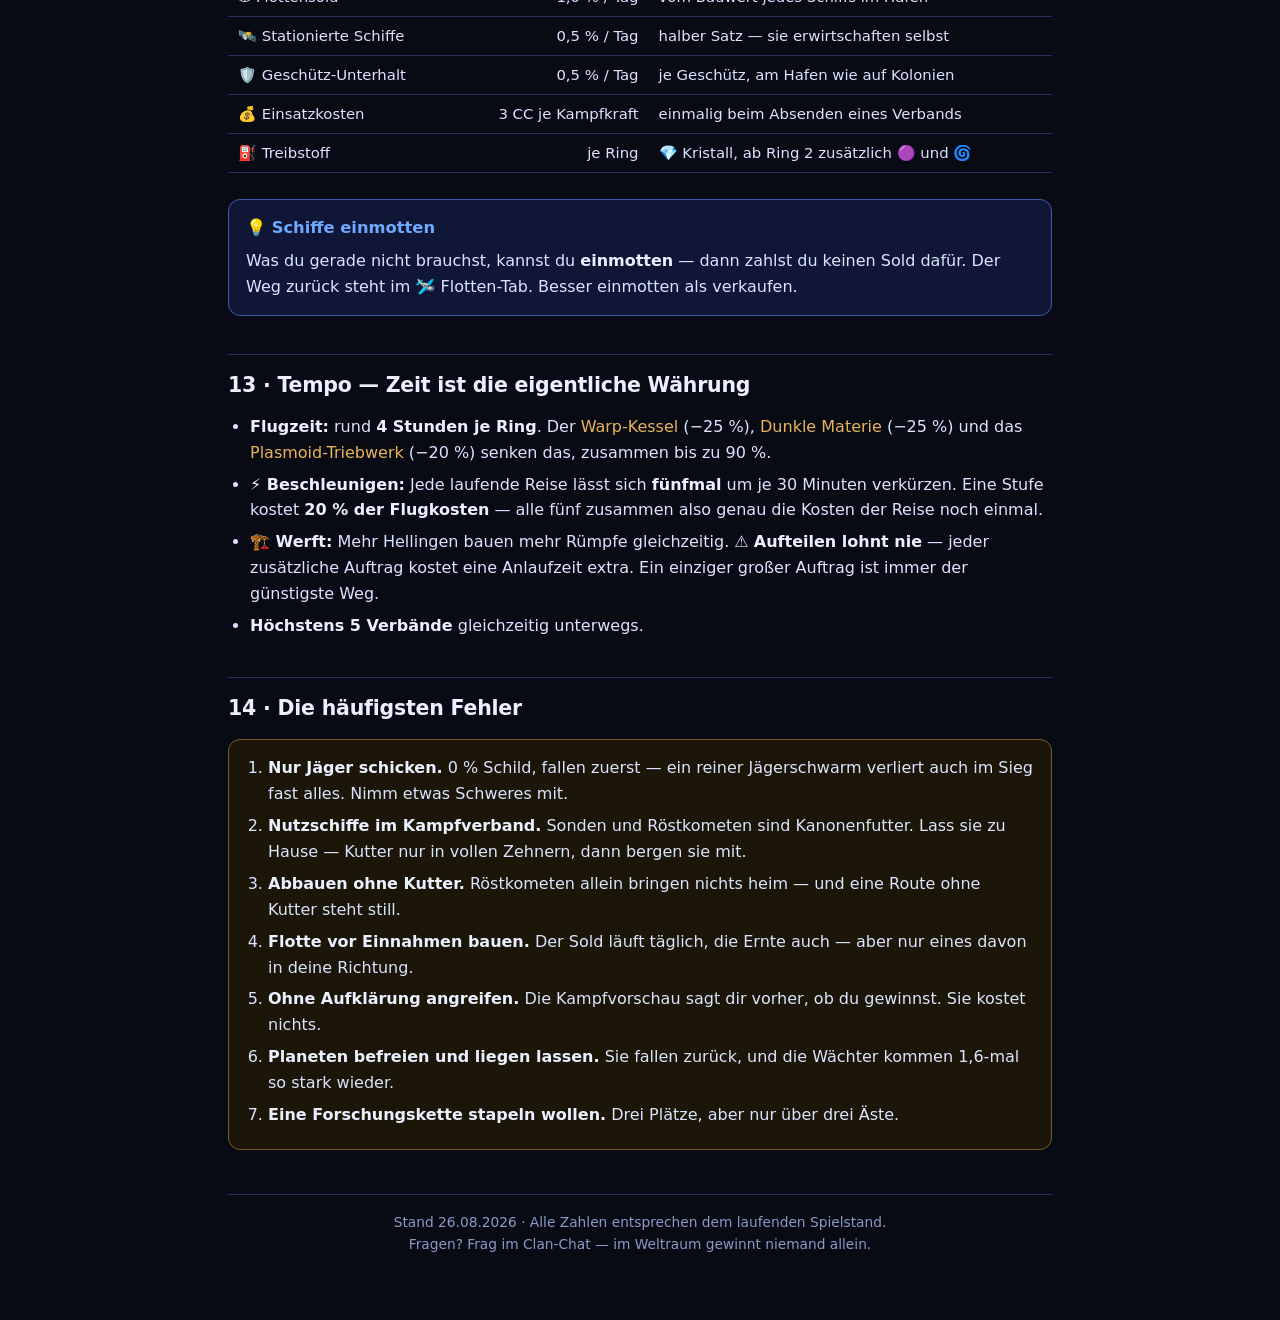
==== commit 9caee80b: "Add files via upload" ====
--- a/app/weltraum_regeln.html
+++ b/app/weltraum_regeln.html
@@ -125,7 +125,7 @@
 <div class="ziel">
   <p class="satz">Jeder baut sein eigenes Ding — aber <em>erobern</em> können wir das All nur gemeinsam.</p>
   <p style="margin-top:10px;color:#c3d2ff">
-    Eure Galaxie hat <strong>108 Planeten</strong>: 18 im Ring&nbsp;1, 36 im Ring&nbsp;2, 54 im Ring&nbsp;3.
+    Eure Galaxie hat <strong>288 Planeten</strong>: 48 im Ring&nbsp;1, 96 im Ring&nbsp;2, 144 im Ring&nbsp;3 — acht in jedem Quadranten.
     Ihr teilt euch <strong>eine einzige Karte</strong>. Es gibt <strong>kein Gegeneinander</strong> —
     niemand kann dich angreifen, der Gegner ist immer die KI. Was einer befreit, steht für alle offen;
     was niemand hält, holen sich die Wächter zurück.
@@ -143,6 +143,7 @@
     <li><a href="#schild">Der Schild</a></li>
     <li><a href="#forschung">Forschung</a></li>
     <li><a href="#kolonien">Kolonien</a></li>
+    <li><a href="#regionen">Regionen</a></li>
     <li><a href="#verteidigung">Verteidigung</a></li>
     <li><a href="#zusammen">Zusammen spielen</a></li>
     <li><a href="#kosten">Laufende Kosten</a></li>
@@ -166,9 +167,9 @@
   <li><b>Bau <img class="ic" src="assets/space/ship_jaeger.png" alt="" onerror="this.remove()"> Jäger und nimm einen Ring‑1‑Planeten</b>
       Ring‑1‑Wächter haben <strong>40–119</strong> Kampfkraft. Ein Jäger bringt 10 —
       mit 15–20&nbsp;Jägern bist du auf der sicheren Seite. Die Kampfvorschau rechnet es dir vor dem Start aus.</li>
-  <li><b>Bau <img class="ic" src="assets/space/ship_ernter.png" alt="" onerror="this.remove()"> Röstkometen und richte eine Dauerernte ein</b>
-      Das ist deine erste <strong>Einnahmequelle, die ohne dich läuft</strong>. Stationierte Röstkometen
-      fördern Tag für Tag, auch wenn du die App nicht öffnest.</li>
+  <li><b>Bau <img class="ic" src="assets/space/ship_ernter.png" alt="" onerror="this.remove()"> Röstkometen und <img class="ic" src="assets/space/ship_kutter.png" alt="" onerror="this.remove()"> Espresso-Kutter und richte eine Dauerernte ein</b>
+      Das ist deine erste <strong>Einnahmequelle, die ohne dich läuft</strong>. Röstkometen fördern Tag für Tag,
+      die Kutter tragen es heim — <strong>je Kutter 20&nbsp;Einheiten am Tag</strong>. Ohne Kutter steht die Route still.</li>
   <li><b>Forsche breit, nicht tief</b>
       Du hast <strong>drei Laborplätze</strong>. Sie helfen dir nur, wenn du in
       <strong>drei verschiedenen Ästen</strong> forschst — eine Kette wartet weiter aufeinander.</li>
@@ -190,21 +191,21 @@
 <div class="card">
   <div class="ring r1">
     <div class="no">1</div>
-    <div><b>18 Planeten · Wächter 40–119</b><br>
+    <div><b>48 Planeten · Wächter 40–119</b><br>
       Reichtum 1–3. Dein Übungsgelände: hier lernst du Kampf, Ernte und Kolonie.
       Erz <img class="ic" src="assets/space/res_erz.png" alt="" onerror="this.remove()"> und
       Koffeinkristall <img class="ic" src="assets/space/res_kristall.png" alt="" onerror="this.remove()">.</div>
   </div>
   <div class="ring r2">
     <div class="no">2</div>
-    <div><b>36 Planeten · Wächter 150–399</b><br>
+    <div><b>96 Planeten · Wächter 150–399</b><br>
       Reichtum 2–4. Hier gibt es zusätzlich <img class="ic" src="assets/space/res_plasmoid.png" alt="" onerror="this.remove()">
       <strong>Plasmoiden-Staub</strong>. Und hier lauern Hinterhalte:
       <strong>30&nbsp;%</strong> Wahrscheinlichkeit pro Anflug (Ring&nbsp;1: 12&nbsp;%).</div>
   </div>
   <div class="ring r3">
     <div class="no">3</div>
-    <div><b>54 Planeten · der Orbitalring</b><br>
+    <div><b>144 Planeten · der Orbitalring</b><br>
       Nur hier fällt <img class="ic" src="assets/space/res_quantum.png" alt="" onerror="this.remove()">
       <strong>Quantenschaum</strong> an. Kleine Jäger schaffen den Sprung nicht allein —
       je 20&nbsp;Jäger braucht es ein <img class="ic" src="assets/space/ship_traeger.png" alt="" onerror="this.remove()">
@@ -268,7 +269,8 @@
   <div class="tile">
     <div class="top"><img class="sh" src="assets/space/ship_ernter.png" alt="" onerror="this.remove()"><b>Dauerernte</b></div>
     <p>Stationierte Röstkometen fördern <strong>jeden Tag</strong>, ohne dass du etwas tust.
-       Die verlässlichste Einnahme im Spiel.</p>
+       Die verlässlichste Einnahme im Spiel — solange genug <strong>Kutter</strong> dabeistehen
+       (je Kutter 20&nbsp;Einheiten am Tag; ohne Kutter pausiert die Route).</p>
   </div>
   <div class="tile">
     <div class="top"><img class="sh" src="assets/space/base_raffinerie.png" alt="" onerror="this.remove()"><b>🏭 Raffinerie</b></div>
@@ -292,7 +294,8 @@
   </div>
   <div class="tile">
     <div class="top"><img class="sh" src="assets/space/foe_waechter.png" alt="" onerror="this.remove()"><b>⚔️ Kampfbeute</b></div>
-    <p>Jeder gewonnene Kampf bringt Rohstoffe — ab Ring&nbsp;2 auch 🟣, ab Ring&nbsp;3 auch 🌀.</p>
+    <p>Jeder gewonnene Kampf bringt Rohstoffe — ab Ring&nbsp;2 auch 🟣, ab Ring&nbsp;3 auch 🌀.
+       Je volle 10 mitgeflogene Kutter bergen <strong>+50&nbsp;Einheiten</strong> aus dem Wrackfeld.</p>
   </div>
 </div>
 
@@ -311,8 +314,8 @@
     <tr><td><div class="namecell"><img class="sh" src="assets/space/ship_grossjaeger.png" alt="" onerror="this.remove()">Großer Jäger</div></td><td class="n">20</td><td class="n">5 %</td><td class="n">2.000 CC</td><td>früh</td></tr>
     <tr><td><div class="namecell"><img class="sh" src="assets/space/ship_fregatte.png" alt="" onerror="this.remove()">Fregatte</div></td><td class="n">28</td><td class="n">15 %</td><td class="n">2.250 CC</td><td>früh</td></tr>
     <tr><td><div class="namecell"><img class="sh" src="assets/space/ship_traeger.png" alt="" onerror="this.remove()">Trägerschiff</div></td><td class="n">40</td><td class="n">30 %</td><td class="n">22.500 CC</td><td>spät</td></tr>
-    <tr><td><div class="namecell"><img class="sh" src="assets/space/ship_bomber.png" alt="" onerror="this.remove()">Kreuzer</div></td><td class="n">65</td><td class="n">5 %</td><td class="n">4.500 CC</td><td>mittel</td></tr>
-    <tr><td><div class="namecell"><img class="sh" src="assets/space/ship_kreuzer.png" alt="" onerror="this.remove()">Bomber</div></td><td class="n">90</td><td class="n">10 %</td><td class="n">6.900 CC</td><td>mittel</td></tr>
+    <tr><td><div class="namecell"><img class="sh" src="assets/space/ship_kreuzer.png" alt="" onerror="this.remove()">Kreuzer</div></td><td class="n">65</td><td class="n">5 %</td><td class="n">4.500 CC</td><td>mittel</td></tr>
+    <tr><td><div class="namecell"><img class="sh" src="assets/space/ship_bomber.png" alt="" onerror="this.remove()">Bomber</div></td><td class="n">90</td><td class="n">10 %</td><td class="n">6.900 CC</td><td>mittel</td></tr>
     <tr><td><div class="namecell"><img class="sh" src="assets/space/ship_schlachtschiff.png" alt="" onerror="this.remove()">Schlachtschiff</div></td><td class="n">180</td><td class="n">20 %</td><td class="n">13.800 CC</td><td>spät</td></tr>
     <tr><td><div class="namecell"><img class="sh" src="assets/space/ship_dunkle_roestung.png" alt="" onerror="this.remove()">Dunkle Röstung</div></td><td class="n">320</td><td class="n">30 %</td><td class="n">26.300 CC</td><td>sehr spät</td></tr>
     <tr><td><div class="namecell"><img class="sh" src="assets/space/ship_mutterschiff.png" alt="" onerror="this.remove()">Mutterschiff</div></td><td class="n">1.170</td><td class="n" style="color:var(--green)">35 %</td><td class="n">37.500 CC + Rümpfe</td><td>als letztes</td></tr>
@@ -327,13 +330,36 @@
   <h3>Die Nutzschiffe</h3>
   <p>
   <img class="ic" src="assets/space/ship_spaeher.png" alt="" onerror="this.remove()"> <strong>Bohnen-Sonde</strong> — deckt Nebel auf ·
-  <img class="ic" src="assets/space/ship_kutter.png" alt="" onerror="this.remove()"> <strong>Espresso-Kutter</strong> — Frachtraum ·
+  <img class="ic" src="assets/space/ship_kutter.png" alt="" onerror="this.remove()"> <strong>Espresso-Kutter</strong> — trägt die Ausbeute heim (Details unten) ·
   <img class="ic" src="assets/space/ship_ernter.png" alt="" onerror="this.remove()"> <strong>Röstkomet</strong> — Abbau und Dauerernte ·
   <img class="ic" src="assets/space/ship_berger.png" alt="" onerror="this.remove()"> <strong>Bergungsschiff</strong> — Wracks ·
   <img class="ic" src="assets/space/ship_kolonie.png" alt="" onerror="this.remove()"> <strong>Kolonieschiff</strong> — gründet Kolonien
   </p>
   <p style="margin-top:8px">⚠️ <strong>Nimm sie nicht in einen Kampfverband mit.</strong> Sie haben fast keine
-  Kampfkraft, aber die Verluste treffen die kleinen Schiffe zuerst — sie sind reines Kanonenfutter.</p>
+  Kampfkraft, aber die Verluste treffen die kleinen Schiffe zuerst — sie sind reines Kanonenfutter.
+  Einzige Ausnahme: Kutter in <strong>vollen Zehnern</strong> (siehe unten).</p>
+</div>
+
+<!-- 🚀 2026-09-13 · 27ao: die Kutter-Regeln an EINER Stelle. Zahlen: WR_KUTTER_CARGO /
+     WR_KUTTER_SALVAGE (Spiegel _space_kutter_cargo/_space_kutter_salvage). -->
+<div class="card tip" id="kutter">
+  <h3><img class="ic" src="assets/space/ship_kutter.png" alt="" onerror="this.remove()"> Der Espresso-Kutter — ohne ihn kommt nichts heim</h3>
+  <div class="scroll">
+  <table>
+    <thead><tr><th>Wo</th><th>Was der Kutter tut</th></tr></thead>
+    <tbody>
+      <tr><td>⛏️ Abbauflug</td><td><strong>Pflicht.</strong> Röstkometen bauen ab, jeder Kutter trägt <strong>20&nbsp;Einheiten</strong>
+          heim (alle Rohstoffe zusammen). Was darüber liegt, bleibt liegen — die Vorschau am Abbau-Knopf rechnet es dir aus.</td></tr>
+      <tr><td>🛰️ Dauerernte-Route</td><td><strong>Pflicht.</strong> Neben den Röstkometen stehen Kutter: je Kutter <strong>20&nbsp;Einheiten am Tag</strong>.
+          Ohne Kutter <strong>pausiert</strong> die Route (⚠️-Hinweis in der Übersicht). Das Panel schlägt vor, wie viele du für den vollen Ertrag brauchst.</td></tr>
+      <tr><td>⚔️ Gewonnener Angriff</td><td>Je volle <strong>10&nbsp;Kutter</strong> <strong>+50&nbsp;Einheiten</strong> Bergung aus dem neuen Wrackfeld (70&nbsp;% Erz, 30&nbsp;% Kristall).</td></tr>
+      <tr><td>🏁 Zu spät gekommen</td><td>War ein Mitspieler schneller, holt jeder Kutter bis zu <strong>50&nbsp;Trümmer</strong> — höchstens ein Viertel des Feldes.</td></tr>
+      <tr><td>🏛️ Kolonie gründen</td><td>Pflichtteil des Kolonie-Kits (3 / 5 / 8 Kutter je Ring).</td></tr>
+      <tr><td>🛡️ Garnison</td><td>Als <strong>Handels-Kutter</strong> auf einer Kolonie: <strong>+150&nbsp;CC am Tag</strong> je Kutter.</td></tr>
+      <tr><td>⛽ Treibstoff</td><td>Kutter fliegen immer <strong>ohne Treibstoff</strong>.</td></tr>
+    </tbody>
+  </table>
+  </div>
 </div>
 
 <!-- ══════════════════════════════════════════════════════════════════════ -->
@@ -412,7 +438,66 @@
 </ul>
 
 <!-- ══════════════════════════════════════════════════════════════════════ -->
-<h2 id="verteidigung">9 · Verteidigung</h2>
+<!-- 🗺️ 2026-09-13: Regionen. Die Boni wirken serverseitig seit 26z (2026-08-17) — bis
+     heute stand davon nichts im Handbuch. Zahlen: WR_REGION_RATES / _space_region_rates,
+     Quadranten: WR_REGIONS, Vollbesetzung: 27an. Prüfstand: test_h_handbuch.js (3). -->
+<h2 id="regionen">9 · Regionen — wofür sich Kolonien doppelt lohnen</h2>
+
+<p>Die Galaxie ist in <strong>acht Regionen</strong> aufgeteilt, jede aus 3 bis 6 Quadranten.
+Auf der Karte siehst du ihre Umrisse; wer eine Region hält, dessen Name steht darunter.</p>
+
+<div class="card good">
+  <h3>🗺️ So bekommst du eine Region</h3>
+  <p>Zwei Bedingungen, beide müssen gleichzeitig erfüllt sein:</p>
+  <ul>
+    <li><strong>Die meisten Kolonien</strong> in der Region (Gleichstand: Summe der Kolonie-Stufen, dann Geschütze —
+        ist alles gleich, hält <em>niemand</em> die Region).</li>
+    <li><strong>In jedem Quadranten der Region mindestens eine Kolonie.</strong> Wer zwar führt, aber Lücken hat,
+        blockiert die Region — die Boni bekommt dann niemand. Auf der Karte steht er mit seinem Fortschritt, z.&nbsp;B. „Name · 4/6".</li>
+  </ul>
+  <p>Befreite Planeten zählen nicht, nur <strong>Kolonien</strong>. Es wird laufend neu gerechnet: wer eine Kolonie
+  verliert oder überholt wird, verliert die Region sofort.</p>
+</div>
+
+<div class="scroll">
+<table>
+  <thead><tr><th>Das bringt dir deine Region</th><th class="n">Wirkung</th></tr></thead>
+  <tbody>
+    <tr><td>🪨 Ertrag deiner Kolonien und Dauerernte-Routen dort (Rohstoffe <em>und</em> CC)</td><td class="n">+20&nbsp;%</td></tr>
+    <tr><td>🚀 Flugzeit zu allen Zielen in der Region (auch Garnisons-Verlegungen)</td><td class="n">−20&nbsp;%</td></tr>
+    <tr><td>🛰️ Kristall-Treibstoff für Aufklärungsflüge dorthin</td><td class="n">−50&nbsp;%</td></tr>
+    <tr><td>🛡️ Übernahmeschutz: eine Kolonie in <em>deiner</em> Region gründet nur, wer mit dem 1,15-fachen deiner Geschütz-Verteidigung dort anfliegt</td><td class="n">×1,15</td></tr>
+    <tr><td>📥 <strong>Platz 2</strong> erhält 5&nbsp;% deines Regionsertrags als Erz — zusätzlich, dir wird nichts abgezogen</td><td class="n">5&nbsp;%</td></tr>
+  </tbody>
+</table>
+</div>
+
+<div class="scroll">
+<table>
+  <thead><tr><th>Region</th><th class="n">Quadranten</th></tr></thead>
+  <tbody>
+    <tr><td>🥛 Lactea-Rift</td><td class="n">6</td></tr>
+    <tr><td>🔥 Röstgürtel</td><td class="n">6</td></tr>
+    <tr><td>♨️ Boreas-Kessel</td><td class="n">5</td></tr>
+    <tr><td>✨ Saccharia-Nebel</td><td class="n">4</td></tr>
+    <tr><td>🧊 Filtratbarriere</td><td class="n">4</td></tr>
+    <tr><td>🌑 Sedimentgraben</td><td class="n">4</td></tr>
+    <tr><td>☕ Crema-Bogen</td><td class="n">4</td></tr>
+    <tr><td>☄️ Rührsporn</td><td class="n">3</td></tr>
+  </tbody>
+</table>
+</div>
+
+<div class="card tip">
+  <h3>💡 Wo du deinen Stand siehst</h3>
+  <p>Tippst du einen Planeten oder Nebel an, zeigt ein Kasten die Region, wem sie gehört, wie viele Quadranten
+  du schon besetzt hast und <strong>welche dir noch fehlen</strong>. Die Übersicht aller acht steht unter
+  📊&nbsp;Statistik → 🗺️&nbsp;Regionen. Die kleinste Region, der ☄️&nbsp;Rührsporn, braucht nur drei Kolonien —
+  ein guter erster Griff. Und: <strong>Wrackbergung</strong> bekommt keinen Bonus, ein Wrackfeld ist endlich.</p>
+</div>
+
+<!-- ══════════════════════════════════════════════════════════════════════ -->
+<h2 id="verteidigung">10 · Verteidigung</h2>
 
 <h3>🛡️ Geschütze</h3>
 <p>Geschütze stehen am Raumhafen und auf Kolonien. Sie decken anfliegende Verbände mit ab
@@ -422,12 +507,12 @@
 <table>
   <thead><tr><th>Geschütz</th><th class="n">Feuerkraft</th><th>Braucht</th></tr></thead>
   <tbody>
-    <tr><td><div class="namecell"><img class="sh" src="assets/space/turret_railgun.png" alt="" onerror="this.remove()">Railgun</div></td><td class="n">20</td><td>Einstieg</td></tr>
-    <tr><td><div class="namecell"><img class="sh" src="assets/space/turret_laser.png" alt="" onerror="this.remove()">Laserbatterie</div></td><td class="n">45</td><td>Forschung</td></tr>
-    <tr><td><div class="namecell"><img class="sh" src="assets/space/turret_plasma.png" alt="" onerror="this.remove()">Plasmawerfer</div></td><td class="n">85</td><td>Forschung</td></tr>
-    <tr><td><div class="namecell"><img class="sh" src="assets/space/turret_singularity.png" alt="" onerror="this.remove()">Singularität</div></td><td class="n">130</td><td>🟣 Plasmoid</td></tr>
-    <tr><td><div class="namecell"><img class="sh" src="assets/space/turret_resonanz.png" alt="" onerror="this.remove()">Resonanz-Geschütz</div></td><td class="n">200</td><td>🟣 Plasmoid</td></tr>
-    <tr><td><div class="namecell"><img class="sh" src="assets/space/turret_quantenlanze.png" alt="" onerror="this.remove()">Quanten-Geschütz</div></td><td class="n">320</td><td>🌀 Quantenschaum</td></tr>
+    <tr><td><div class="namecell"><img class="sh" src="assets/weltraum/wt1_railgun.png" alt="" onerror="this.remove()">Railgun</div></td><td class="n">20</td><td>Einstieg</td></tr>
+    <tr><td><div class="namecell"><img class="sh" src="assets/weltraum/wt2_koffein_laser.png" alt="" onerror="this.remove()">Laserbatterie</div></td><td class="n">45</td><td>Forschung</td></tr>
+    <tr><td><div class="namecell"><img class="sh" src="assets/weltraum/wt3_plasma_kanone.png" alt="" onerror="this.remove()">Plasmawerfer</div></td><td class="n">85</td><td>Forschung</td></tr>
+    <tr><td><div class="namecell"><img class="sh" src="assets/weltraum/wt5_singularitaet.png" alt="" onerror="this.remove()">Singularität</div></td><td class="n">130</td><td>🟣 Plasmoid</td></tr>
+    <tr><td><div class="namecell"><img class="sh" src="assets/weltraum/wt6_resonanz_geschuetz.png" alt="" onerror="this.remove()">Resonanz-Geschütz</div></td><td class="n">200</td><td>🟣 Plasmoid</td></tr>
+    <tr><td><div class="namecell"><img class="sh" src="assets/weltraum/wt7_quanten_lanze.png" alt="" onerror="this.remove()">Quanten-Geschütz</div></td><td class="n">320</td><td>🌀 Quantenschaum</td></tr>
   </tbody>
 </table>
 </div>
@@ -450,7 +535,7 @@
 </div>
 
 <!-- ══════════════════════════════════════════════════════════════════════ -->
-<h2 id="zusammen">10 · Zusammen spielen — und warum sich das für dich lohnt</h2>
+<h2 id="zusammen">11 · Zusammen spielen — und warum sich das für dich lohnt</h2>
 
 <div class="card good">
   <h3>🤝 Hilfe bringt dir selbst etwas ein</h3>
@@ -471,7 +556,7 @@
 </ul>
 
 <!-- ══════════════════════════════════════════════════════════════════════ -->
-<h2 id="kosten">11 · Laufende Kosten — der häufigste Anfängerfehler</h2>
+<h2 id="kosten">12 · Laufende Kosten — der häufigste Anfängerfehler</h2>
 
 <p><strong>Besitz kostet Geld, jeden Tag.</strong> Wer nur baut und nicht rechnet, rutscht ins Minus.</p>
 
@@ -495,7 +580,7 @@
 </div>
 
 <!-- ══════════════════════════════════════════════════════════════════════ -->
-<h2 id="tempo">12 · Tempo — Zeit ist die eigentliche Währung</h2>
+<h2 id="tempo">13 · Tempo — Zeit ist die eigentliche Währung</h2>
 
 <ul>
   <li><strong>Flugzeit:</strong> rund <strong>4 Stunden je Ring</strong>. Der <em>Warp-Kessel</em> (−25 %),
@@ -511,14 +596,15 @@
 </ul>
 
 <!-- ══════════════════════════════════════════════════════════════════════ -->
-<h2 id="fehler">13 · Die häufigsten Fehler</h2>
+<h2 id="fehler">14 · Die häufigsten Fehler</h2>
 
 <div class="card warn">
   <ol style="margin-bottom:0">
     <li><strong>Nur Jäger schicken.</strong> 0 % Schild, fallen zuerst — ein reiner Jägerschwarm
         verliert auch im Sieg fast alles. Nimm etwas Schweres mit.</li>
-    <li><strong>Nutzschiffe im Kampfverband.</strong> Kutter, Sonden und Röstkometen sind Kanonenfutter.
-        Lass sie zu Hause.</li>
+    <li><strong>Nutzschiffe im Kampfverband.</strong> Sonden und Röstkometen sind Kanonenfutter.
+        Lass sie zu Hause — Kutter nur in vollen Zehnern, dann bergen sie mit.</li>
+    <li><strong>Abbauen ohne Kutter.</strong> Röstkometen allein bringen nichts heim — und eine Route ohne Kutter steht still.</li>
     <li><strong>Flotte vor Einnahmen bauen.</strong> Der Sold läuft täglich, die Ernte auch —
         aber nur eines davon in deine Richtung.</li>
     <li><strong>Ohne Aufklärung angreifen.</strong> Die Kampfvorschau sagt dir vorher, ob du gewinnst.
